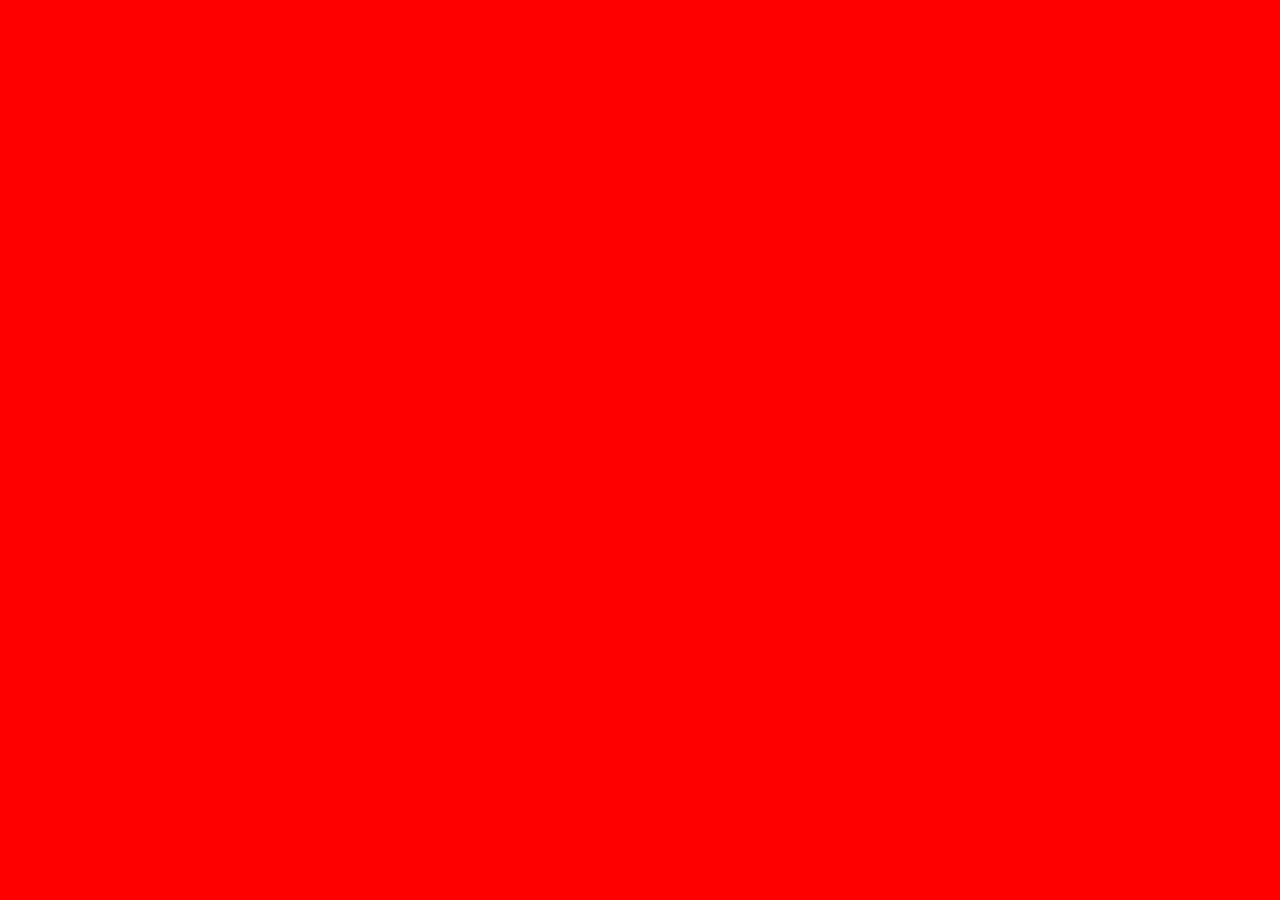
==== index.html @ de9515af "Создал репозиторий" ====
<!DOCTYPE html>
<html lang="ru">
<head>
  <meta charset="UTF-8">
  <title>Pink</title>
  <link rel="stylesheet" href="normalize.css">
  <link href="https://fonts.googleapis.com/css?family=Open+Sans:300,400,600,700&amp;subset=cyrillic" rel="stylesheet">
  <link rel="stylesheet" href="css/style.css">
</head>
<body>
  <header class="page-header">
    
  </header>
</body>
</html>
---- css/style.css ----
body {
	
	background: red;
}

.test {
	outline: 1px solid green;
	width: 75px;
	    height: 22px;
	  background: url("../img/1.svg") no-repeat;
}
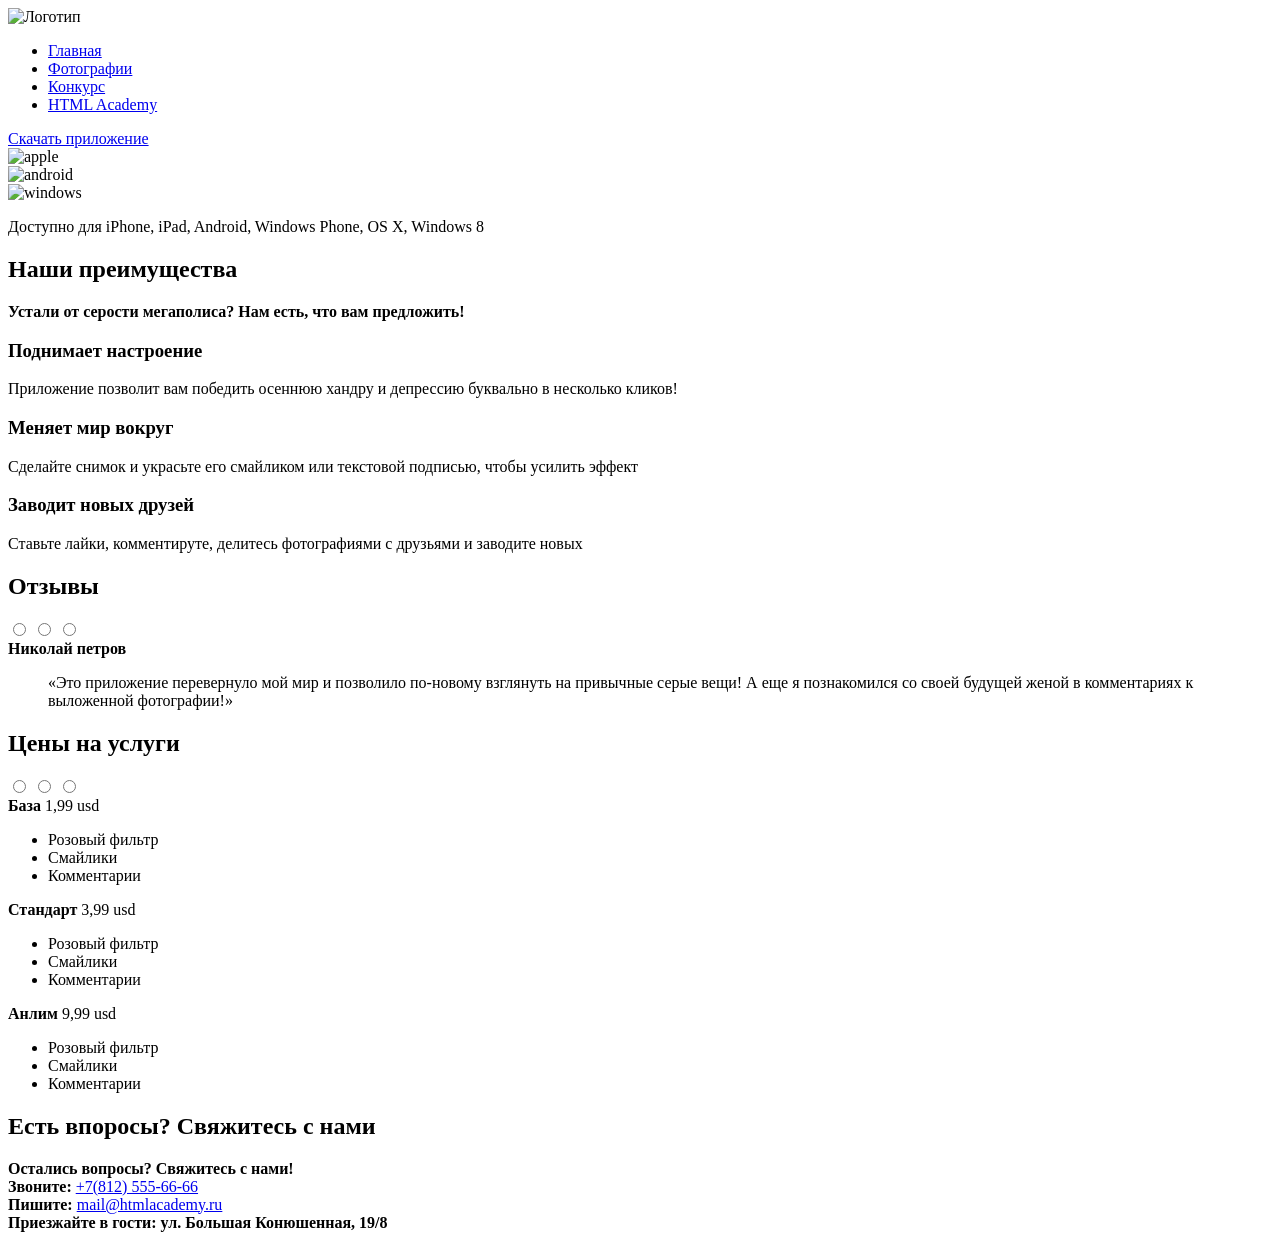
==== commit 9a3dbfb8: "Сделал первоначальную разметку" ====
--- a/index.html
+++ b/index.html
@@ -9,7 +9,125 @@
 </head>
 <body>
   <header class="page-header">
-    
+    <nav class="user-nav">
+      <div class="page-logo">
+        <img src="#" alt="Логотип">
+      </div>
+      <ul class="user-nav__list burger">
+        <li class="user-nav__item"><a href="#">Главная</a></li>
+        <li class="user-nav__item"><a href="#">Фотографии</a></li>
+        <li class="user-nav__item"><a href="#">Конкурс</a></li>
+        <li class="user-nav__item"><a href="#">HTML Academy</a></li>
+      </ul>
+    </nav>
+    <div class="user-download">
+      <a href="#" class="button">Скачать приложение</a>
+      <div class="user-download__icon apple-icon">
+        <img src="#" alt="apple">
+      </div>
+      <div class="user-download__icon android-icon">
+        <img src="#" alt="android">
+      </div>
+      <div class="user-download__icon windows-icon">
+        <img src="#" alt="windows">
+      </div>
+      <p class="user-download__desc">Доступно для iPhone, iPad, Android, Windows Phone, OS X, Windows 8</p>
+    </div>
   </header>
+  <main class="main-content">
+    <section class="adventures">
+      <h2 class="visually-hidden">Наши преимущества</h2>
+      <b class="adventures__title">Устали от серости мегаполиса?</b>
+      <b class="adventures__title">Нам есть, что вам предложить!</b>
+      <div class="adventures__item">
+        <h3 class="adventures__title">Поднимает настроение</h3>
+        <p class="adventures__desc">Приложение позволит вам победить осеннюю хандру и депрессию буквально в несколько кликов!</p>
+      </div>
+      <div class="adventures__item">
+        <h3 class="adventures__title">Меняет мир вокруг</h3>
+        <p class="adventures__desc">Сделайте снимок и украсьте его смайликом или текстовой подписью, чтобы усилить эффект</p>
+      </div>
+      <div class="adventures__item">
+        <h3 class="adventures__title">Заводит новых друзей</h3>
+        <p class="adventures__desc">Ставьте лайки, комментируте, делитесь фотографиями с друзьями и заводите новых</p>
+      </div>
+    </section>
+    <section class="feedback">
+      <h2 class="visually-hidden">Отзывы</h2>
+      <div class="feedback__wrapper slider">
+        <input type="radio" name="radio" value="" id="btn1">
+        <input type="radio" name="radio" value="" id="btn2">
+        <input type="radio" name="radio" value="" id="btn3">
+        <div class="feedback__list slides">
+          <div class="slide">
+            <b class="feedback__title">Николай петров</b>
+            <blockquote class="feedback__descr">«Это приложение перевернуло мой мир и позволило по-новому взглянуть на привычные серые вещи! А еще я познакомился со своей будущей женой в комментариях к выложенной фотографии!»</blockquote>
+          </div>
+          <!-- Еще +3   -->
+        </div>  
+      </div>
+    </section>
+    <section class="price">
+      <h2 class="visually-hidden">Цены на услуги</h2>
+      <div class="price__wrapper slider">
+        <input type="radio" name="radio" value="" id="btn4">
+        <input type="radio" name="radio" value="" id="btn5">
+        <input type="radio" name="radio" value="" id="btn6">
+        <div class="prcie__items slides">
+          <div class="price__item slide">
+            <header class="price__head">
+              <b class="price__title">База</b>
+              <span class="price__price">1,99 usd</span>
+            </header>
+            <ul class="price__list">
+              <li class="price__item">Розовый фильтр</li>
+              <li class="price__item">Смайлики</li>
+              <li class="price__item">Комментарии</li>  
+            </ul>
+          </div>
+          <div class="price__item slide">
+            <header class="price__head">
+              <b class="price__title">Стандарт</b>
+              <span class="price__price">3,99 usd</span>
+            </header>
+            <ul class="price__list">
+              <li class="price__item">Розовый фильтр</li>
+              <li class="price__item">Смайлики</li>
+              <li class="price__item">Комментарии</li>  
+            </ul>
+          </div>
+          <div class="price__item slide">
+            <header class="price__head">
+              <b class="price__title">Анлим</b>
+              <span class="price__price">9,99 usd</span>
+            </header>
+            <ul class="price__list">
+              <li class="price__item">Розовый фильтр</li>
+              <li class="price__item">Смайлики</li>
+              <li class="price__item">Комментарии</li>  
+            </ul>
+          </div>
+        </div>
+      </div>
+    </section>
+    <section class="questions">
+      <h2 class="visually-hidden">Есть впоросы? Свяжитесь с нами</h2>
+      <b class="questions__title">Остались вопросы?</b>
+      <b class="questions__title">Свяжитесь с нами!</b>
+      <div class="questions__items contacts">
+        <b class="contacts_title">Звоните:</b>
+        <a href="tel:+7(812)555-66-66" class="contacts__number">+7(812) 555-66-66</a>
+      </div>
+      <div class="questions__items contacts">
+        <b class="contacts_title">Пишите:</b>
+        <a href="#" class="contacts__mail">mail@htmlacademy.ru</a>
+      </div>
+      <div class="questions__items contacts">
+        <b class="contacts_title">Приезжайте в гости:</b>
+        <b class="contacts__adress">ул. Большая Конюшенная, 19/8</b>
+      </div>
+    </section>
+    <div class="map"></div>
+  </main>
 </body>
 </html>
--- a/css/style.css
+++ b/css/style.css
@@ -1,11 +1,10 @@
 body {
-	
-	background: red;
+
 }
 
 .test {
 	outline: 1px solid green;
 	width: 75px;
-	    height: 22px;
+	  height: 22px;
 	  background: url("../img/1.svg") no-repeat;
 } 
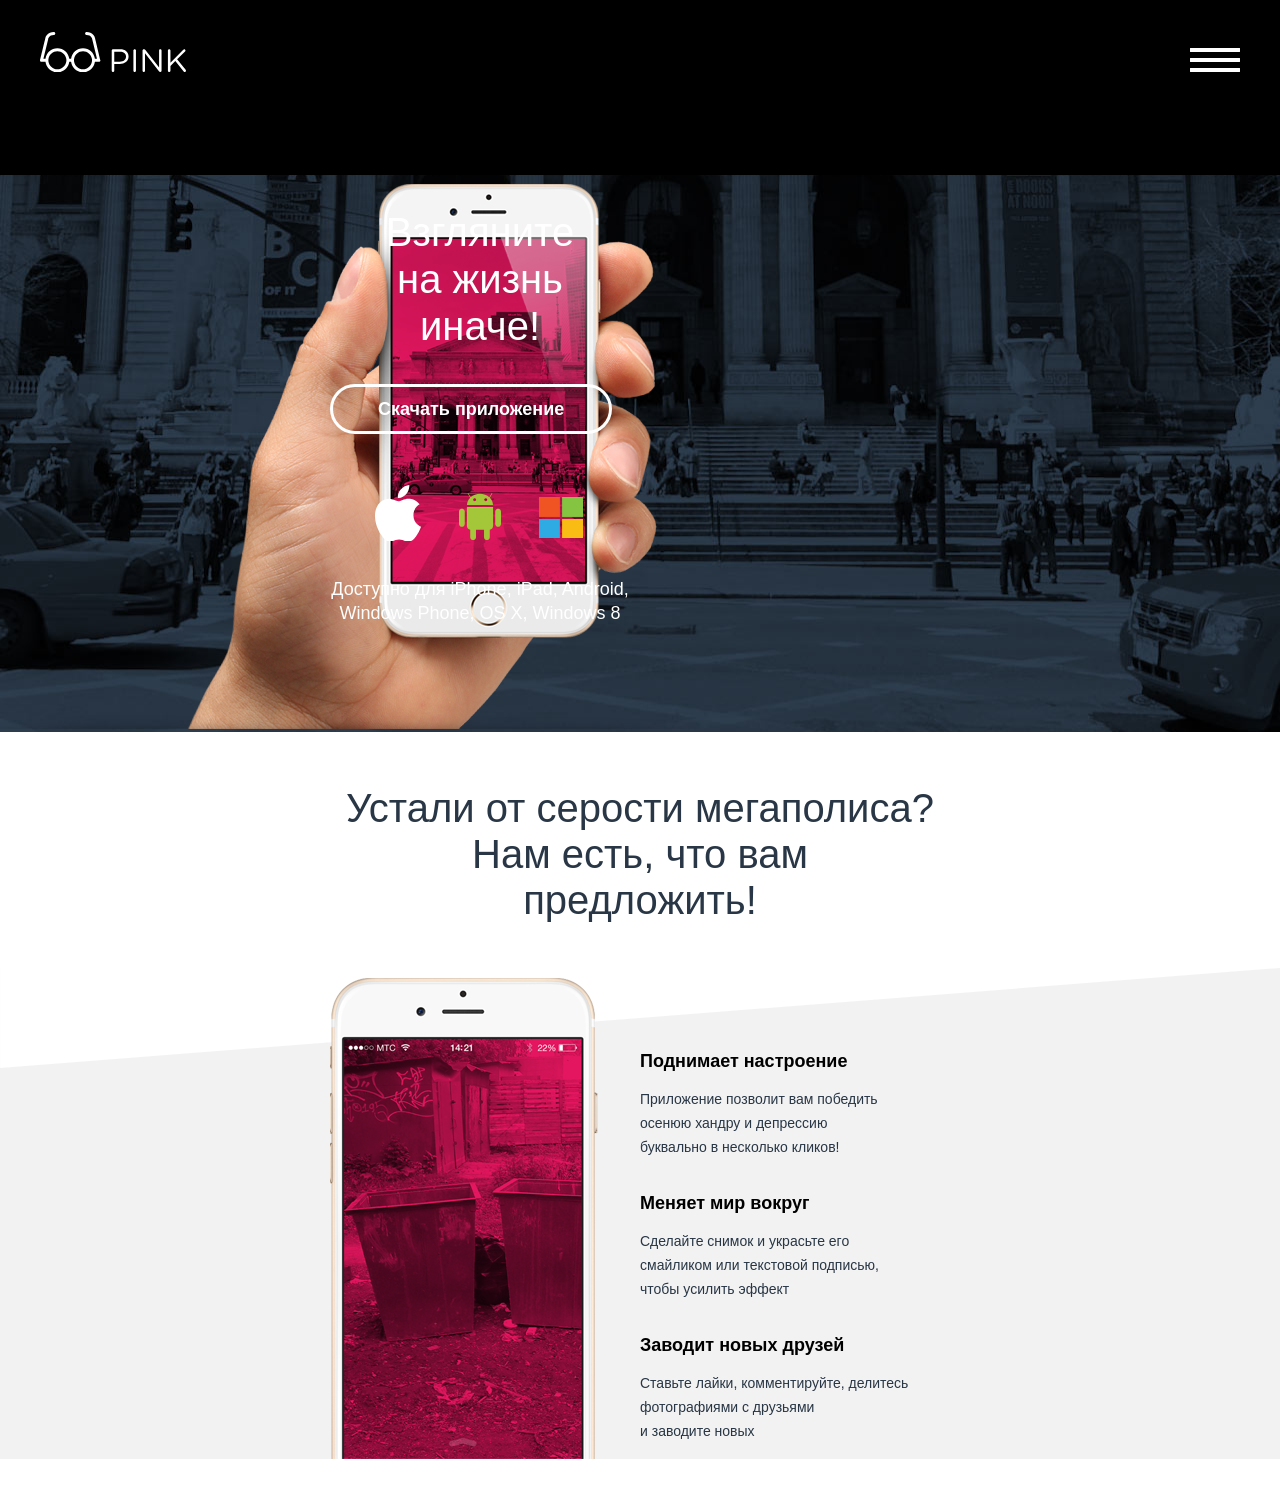
==== commit 52906722: "Первоначальная верстка главной страницы" ====
--- a/index.html
+++ b/index.html
@@ -3,38 +3,96 @@
 <head>
   <meta charset="UTF-8">
   <title>Pink</title>
-  <link rel="stylesheet" href="normalize.css">
+  <link rel="stylesheet" href="css/normalize.css">
   <link href="https://fonts.googleapis.com/css?family=Open+Sans:300,400,600,700&amp;subset=cyrillic" rel="stylesheet">
   <link rel="stylesheet" href="css/style.css">
 </head>
 <body>
   <header class="page-header">
     <nav class="user-nav">
-      <div class="page-logo">
-        <img src="#" alt="Логотип">
+      <div class="user-nav__wrapper">
+        <div class="page-logo"></div>
+        <button class="user-nav__burger"></button>
       </div>
-      <ul class="user-nav__list burger">
-        <li class="user-nav__item"><a href="#">Главная</a></li>
-        <li class="user-nav__item"><a href="#">Фотографии</a></li>
-        <li class="user-nav__item"><a href="#">Конкурс</a></li>
-        <li class="user-nav__item"><a href="#">HTML Academy</a></li>
-      </ul>
     </nav>
-    <div class="user-download">
-      <a href="#" class="button">Скачать приложение</a>
-      <div class="user-download__icon apple-icon">
-        <img src="#" alt="apple">
+    <section class="user-download">
+      <div class="user-download__wrapper">
+        <h2 class="visually-hidden">Скачать приложение</h2>
+        <b class="user-download__slogan">Взгляните на жизнь иначе!</b>
+        <a href="#" class="user-download__btn">Скачать приложение</a>
+        <div class="user-download__icons">
+          <a href="#" class="user-download__icon user-download__icon--apple">
+            <span class="visually-hidden">Скачать на ios</span>
+          </a>
+          <a href="#" class="user-download__icon user-download__icon--android">
+            <span class="visually-hidden">Скачать на android</span>
+          </a>
+          <a href="#" class="user-download__icon user-download__icon--microsoft">
+            <span class="visually-hidden">Скачать на microsoft</span>
+          </a>
+        </div>
+        <p class="user-download__descr">Доступно для iPhone, iPad, Android, Windows Phone, OS X, Windows 8</p>
       </div>
-      <div class="user-download__icon android-icon">
-        <img src="#" alt="android">
-      </div>
-      <div class="user-download__icon windows-icon">
-        <img src="#" alt="windows">
-      </div>
-      <p class="user-download__desc">Доступно для iPhone, iPad, Android, Windows Phone, OS X, Windows 8</p>
-    </div>
+    </section>
   </header>
   <main class="main-content">
+    <section class="adventures">
+      <h2 class="visually-hidden">Наши возможности</h2>
+      <div class="adventures__wrapper">
+        <b class="adventures__title">Устали от серости мегаполиса?</b>
+        <b class="adventures__title">Нам есть, что вам предложить!</b>
+      </div>
+      <div class="content-wrapper">
+        <div class="adventures__wrapper">
+          <section class="adventures__items">
+            <h2 class="visually-hidden">Список возможностей</h2>
+            <section class="adventures__item">
+              <h3 class="visually-hidden">Первое преимущество</h3>
+              <b class="adventures__item-title">Поднимает настроение</b>
+              <p class="adventures__item-descr">Приложение позволит вам победить осенюю хандру и депрессию<br> буквально в несколько кликов!</p>
+            </section>
+            <section class="adventures__item">
+              <h3 class="visually-hidden">Второе преимущество</h3>
+              <b class="adventures__item-title">Меняет мир вокруг</b>
+              <p class="adventures__item-descr">Сделайте снимок и украсьте его смайликом или текстовой подписью, чтобы усилить эффект</p>
+            </section>
+            <section class="adventures__item">
+              <h3 class="visually-hidden">Третье преимущество</h3>
+              <b class="adventures__item-title">Заводит новых друзей</b>
+              <p class="adventures__item-descr">Ставьте лайки, комментируйте, делитесь фотографиями с друзьями<br> и заводите новых</p>
+            </section>
+          </section>
+        </div>
+      </div>
+    </section>
+    <!-- <section class="adventures">
+      <h2 class="visually-hidden">Наши возможности</h2>
+      <div class="adventures__wrapper">
+        <b class="adventures__title">Устали от серости мегаполиса?</b>
+        <b class="adventures__title">Нам есть, что вам предложить!</b>
+      </div>
+        <section class="adventures__items">
+          <h2 class="visually-hidden">Список возможностей</h2>
+          <section class="adventures__item">
+            <h3 class="visually-hidden">Первое преимущество</h3>
+            <b class="adventures__item-title">Поднимает настроение</b>
+            <p class="adventures__item-descr">Приложение позволит вам победить осенюю хандру и депрессию<br> буквально в несколько кликов!</p>
+          </section>
+          <section class="adventures__item">
+            <h3 class="visually-hidden">Второе преимущество</h3>
+            <b class="adventures__item-title">Меняет мир вокруг</b>
+            <p class="adventures__item-descr">Сделайте снимок и украсьте его смайликом или текстовой подписью, чтобы усилить эффект</p>
+          </section>
+          <section class="adventures__item">
+            <h3 class="visually-hidden">Третье преимущество</h3>
+            <b class="adventures__item-title">Заводит новых друзей</b>
+            <p class="adventures__item-descr">Ставьте лайки, комментируйте, делитесь фотографиями с друзьями<br> и заводите новых</p>
+          </section>
+        </section>
+      </div> -->
+    </section>
+  </main>
+  <!-- <main class="main-content">
     <section class="adventures">
       <h2 class="visually-hidden">Наши преимущества</h2>
       <b class="adventures__title">Устали от серости мегаполиса?</b>
@@ -62,9 +120,9 @@
           <div class="slide">
             <b class="feedback__title">Николай петров</b>
             <blockquote class="feedback__descr">«Это приложение перевернуло мой мир и позволило по-новому взглянуть на привычные серые вещи! А еще я познакомился со своей будущей женой в комментариях к выложенной фотографии!»</blockquote>
-          </div>
+          </div> -->
           <!-- Еще +3   -->
-        </div>  
+       <!--  </div>
       </div>
     </section>
     <section class="price">
@@ -82,7 +140,7 @@
             <ul class="price__list">
               <li class="price__item">Розовый фильтр</li>
               <li class="price__item">Смайлики</li>
-              <li class="price__item">Комментарии</li>  
+              <li class="price__item">Комментарии</li>
             </ul>
           </div>
           <div class="price__item slide">
@@ -93,7 +151,7 @@
             <ul class="price__list">
               <li class="price__item">Розовый фильтр</li>
               <li class="price__item">Смайлики</li>
-              <li class="price__item">Комментарии</li>  
+              <li class="price__item">Комментарии</li>
             </ul>
           </div>
           <div class="price__item slide">
@@ -104,7 +162,7 @@
             <ul class="price__list">
               <li class="price__item">Розовый фильтр</li>
               <li class="price__item">Смайлики</li>
-              <li class="price__item">Комментарии</li>  
+              <li class="price__item">Комментарии</li>
             </ul>
           </div>
         </div>
@@ -128,6 +186,6 @@
       </div>
     </section>
     <div class="map"></div>
-  </main>
+  </main> -->
 </body>
-</html>+</html>
--- a/css/style.css
+++ b/css/style.css
@@ -1,10 +1,391 @@
+.page-header {
+  display: -webkit-box;
+  display: -ms-flexbox;
+  display: flex;
+  -webkit-box-orient: vertical;
+  -webkit-box-direction: normal;
+      -ms-flex-direction: column;
+          flex-direction: column;
+  -webkit-box-pack: justify;
+      -ms-flex-pack: justify;
+          justify-content: space-between;
+  width: 100%;
+  background: url("../../img/bg-back-mobile.jpg") no-repeat 50% 0;
+}
+@media (min-width: 700px) {
+  .page-header {
+    -webkit-box-pack: start;
+        -ms-flex-pack: start;
+            justify-content: flex-start;
+    width: 100%;
+    background: url("../../img/bg-tablet@1x.jpg") no-repeat 50% 0;
+    background-size: 1200px auto;
+  }
+}
+@media (min-width: 1200px) {
+  .page-header {
+    width: 100%;
+    background: url("../../img/bg-desktop.jpg") no-repeat 50% 0;
+    background-size: 2560px auto;
+  }
+}
+.user-nav {
+  background: rgba(0, 0, 0, 0.3);
+}
+.user-nav__wrapper {
+  position: relative;
+  display: -webkit-box;
+  display: -ms-flexbox;
+  display: flex;
+  -webkit-box-pack: justify;
+      -ms-flex-pack: justify;
+          justify-content: space-between;
+  width: 280px;
+  margin: 0 auto;
+  padding: 22px 20px;
+}
+.user-nav__wrapper::after {
+  content: "";
+  position: absolute;
+  width: 256px;
+  height: 286px;
+  top: 173px;
+  left: 0;
+  background: url("../../img/iphone-hand-mobile.png") no-repeat;
+}
+.user-nav__burger {
+  width: 50px;
+  height: 24px;
+  background: url("../../img/icon-menu-burger.svg") no-repeat;
+  cursor: pointer;
+  border: none;
+}
+@media (min-width: 700px) {
+  .user-nav {
+    height: 70px;
+    padding-bottom: 44px;
+  }
+  .user-nav__wrapper {
+    margin: 0 auto;
+    height: 112px;
+    width: 620px;
+    padding: 32px 40px;
+  }
+  .user-nav__wrapper::after {
+    width: 700px;
+    height: 545px;
+    top: 184px;
+    background: url("../../img/iphone-hand-tablet@1x.png") no-repeat;
+  }
+  .user-nav__burger {
+    margin-top: 16px;
+  }
+}
+@media (min-width: 1200px) {
+  .user-nav__wrapper {
+    outline: 1px solid black;
+    margin: 0 auto;
+    background: black;
+    height: 110px;
+    width: 1200px;
+    padding: 0 40;
+  }
+}
+.page-logo {
+  width: 75px;
+  height: 22px;
+  background: url("../../img/logo-pink-white-mobile.svg") no-repeat;
+}
+@media (min-width: 700px) {
+  .page-logo {
+    width: 147px;
+    height: 40px;
+    background: url("../../img/logo-pink-tablet.svg") no-repeat;
+  }
+}
+.user-download {
+  margin-top: 391px;
+  background: #1d2631;
+}
+.user-download__wrapper {
+  width: 280px;
+  padding: 46px 20px 10px 20px;
+  margin: 0 auto;
+  text-align: center;
+}
+.user-download__slogan {
+  display: none;
+}
+.user-download__btn {
+  -webkit-box-sizing: border-box;
+          box-sizing: border-box;
+  color: #ffffff;
+  text-decoration: none;
+  font-size: 18px;
+  font-weight: bold;
+  border-radius: 30px;
+  border: 3px solid #ffffff;
+  padding: 12px 35px;
+}
+.user-download__icons {
+  display: -webkit-box;
+  display: -ms-flexbox;
+  display: flex;
+  -ms-flex-pack: distribute;
+      justify-content: space-around;
+  margin-top: 30px;
+  padding: 0 20px;
+}
+.user-download__icon {
+  margin-top: 20px;
+}
+.user-download__icon--apple {
+  width: 47px;
+  height: 56px;
+  background: url("../../img/logo-apple.svg") no-repeat;
+}
+.user-download__icon--android {
+  background: url("../../img/logo-android.svg") no-repeat;
+  width: 43px;
+  height: 47px;
+  margin-top: 28px;
+}
+.user-download__icon--microsoft {
+  background: url("../../img/logo-microsoft.svg") no-repeat;
+  width: 44px;
+  height: 41px;
+  margin-top: 32px;
+}
+.user-download__descr {
+  margin: 22px 0;
+  font-size: 14px;
+  font-weight: 300;
+  line-height: 24px;
+  color: #ffffff;
+}
+/* Выше для Mobile */
+@media (min-width: 700px) {
+  .user-download {
+    margin-top: 0px;
+    padding-bottom: 75px;
+    background: transparent;
+  }
+  .user-download__wrapper {
+    position: relative;
+    z-index: 5;
+    width: 620px;
+    padding: 95px 40px 10px 40px;
+    margin: 0 auto;
+    text-align: left;
+  }
+  .user-download__slogan {
+    text-align: center;
+    display: block;
+    margin-left: 50px;
+    margin-bottom: 49px;
+    font-size: 40px;
+    line-height: 47px;
+    color: #ffffff;
+    font-weight: 300;
+    width: 200px;
+  }
+  .user-download__btn {
+    padding-right: 45px;
+    padding-left: 45px;
+  }
+  .user-download__icons {
+    padding: 0;
+    -webkit-box-pack: start;
+        -ms-flex-pack: start;
+            justify-content: flex-start;
+    margin: 45px 0 0 45px;
+  }
+  .user-download__icon {
+    margin-right: 37px;
+  }
+  .user-download__descr {
+    width: 300px;
+    margin-top: 36px;
+    font-size: 18px;
+    line-height: 24px;
+    text-align: center;
+  }
+}
+.main-content {
+  width: 100%;
+}
+.adventures__wrapper {
+  width: 320px;
+  padding: 40px 20px 0 20px;
+  margin: 0 auto;
+  text-align: center;
+}
+.content-wrapper {
+  position: relative;
+  background: url("../../img/bg-triangle-white.svg") no-repeat, #f2f2f2;
+  background-position: 0 top;
+  background-size: 100% auto;
+  width: 100%;
+}
+.adventures__title {
+  display: block;
+  margin-bottom: 32px;
+  font-size: 24px;
+  font-weight: 300;
+  color: #283645;
+}
+.adventures__items {
+  width: 100&;
+  position: relative;
+  margin-top: -7px;
+  padding-top: 50px;
+  padding-bottom: 285px;
+}
+.adventures__items::after {
+  position: absolute;
+  content: "";
+  bottom: -38px;
+  left: 82px;
+  width: 157px;
+  height: 320px;
+  background: url("../../img/iphone-screen-mobile@1x.png") no-repeat;
+}
+.adventures__item {
+  width: 280px;
+  margin: 0 auto;
+  margin-bottom: 30px;
+}
+.adventures__item:last-child {
+  padding-bottom: 16px;
+}
+.adventures__item-title {
+  line-height: 24px;
+}
+.adventures__item-descr {
+  margin-bottom: 0;
+  font-size: 14px;
+  line-height: 24px;
+  font-weight: 400;
+  color: #283645;
+}
+@media (min-width: 700px) {
+  .adventures__wrapper {
+    width: 620px;
+    padding: 53px 40px 0 40px;
+    margin: 0 auto;
+    text-align: center;
+  }
+  .content-wrapper {
+    margin-top: 45px;
+  }
+  .adventures__title {
+    font-size: 40px;
+    margin-bottom: 0;
+  }
+  .adventures__title:last-child {
+    width: 500px;
+    margin-left: 60px;
+  }
+  .adventures__items {
+    margin-top: -22px;
+    margin-left: 280px;
+    padding-bottom: 0;
+  }
+  .adventures__items::after {
+    position: absolute;
+    content: "";
+    bottom: 0;
+    left: -280px;
+    width: 268px;
+    height: 481px;
+    background: url("../../img/iphone-screen-tablet-2@1x.png") no-repeat;
+  }
+  .adventures__item {
+    margin-bottom: 32px;
+    text-align: left;
+  }
+  .adventures__item-title {
+    font-weight: 700;
+  }
+}
+.user-nav {
+  background: rgba(0, 0, 0, 0.3);
+}
+.user-nav__wrapper {
+  position: relative;
+  display: -webkit-box;
+  display: -ms-flexbox;
+  display: flex;
+  -webkit-box-pack: justify;
+      -ms-flex-pack: justify;
+          justify-content: space-between;
+  width: 280px;
+  margin: 0 auto;
+  padding: 22px 20px;
+}
+.user-nav__wrapper::after {
+  content: "";
+  position: absolute;
+  width: 256px;
+  height: 286px;
+  top: 173px;
+  left: 0;
+  background: url("../../img/iphone-hand-mobile.png") no-repeat;
+}
+.user-nav__burger {
+  width: 50px;
+  height: 24px;
+  background: url("../../img/icon-menu-burger.svg") no-repeat;
+  cursor: pointer;
+  border: none;
+}
+@media (min-width: 700px) {
+  .user-nav {
+    height: 70px;
+    padding-bottom: 44px;
+  }
+  .user-nav__wrapper {
+    margin: 0 auto;
+    height: 112px;
+    width: 620px;
+    padding: 32px 40px;
+  }
+  .user-nav__wrapper::after {
+    width: 700px;
+    height: 545px;
+    top: 184px;
+    background: url("../../img/iphone-hand-tablet@1x.png") no-repeat;
+  }
+  .user-nav__burger {
+    margin-top: 16px;
+  }
+}
+@media (min-width: 1200px) {
+  .user-nav__wrapper {
+    outline: 1px solid black;
+    margin: 0 auto;
+    background: black;
+    height: 110px;
+    width: 1200px;
+    padding: 0 40;
+  }
+}
 body {
-
-}
-
-.test {
-	outline: 1px solid green;
-	width: 75px;
-	  height: 22px;
-	  background: url("../img/1.svg") no-repeat;
-} 
+  padding: 0;
+  margin: 0;
+  font-family: "Open Sans", "Arial", sans-serif;
+  font-size: 18px;
+}
+.visually-hidden:not(:focus):not(:active) {
+  position: absolute;
+  width: 1px;
+  height: 1px;
+  margin: -1px;
+  border: 0;
+  padding: 0;
+  white-space: nowrap;
+  -webkit-clip-path: inset(100%);
+          clip-path: inset(100%);
+  clip: rect(0 0 0 0);
+  overflow: hidden;
+}
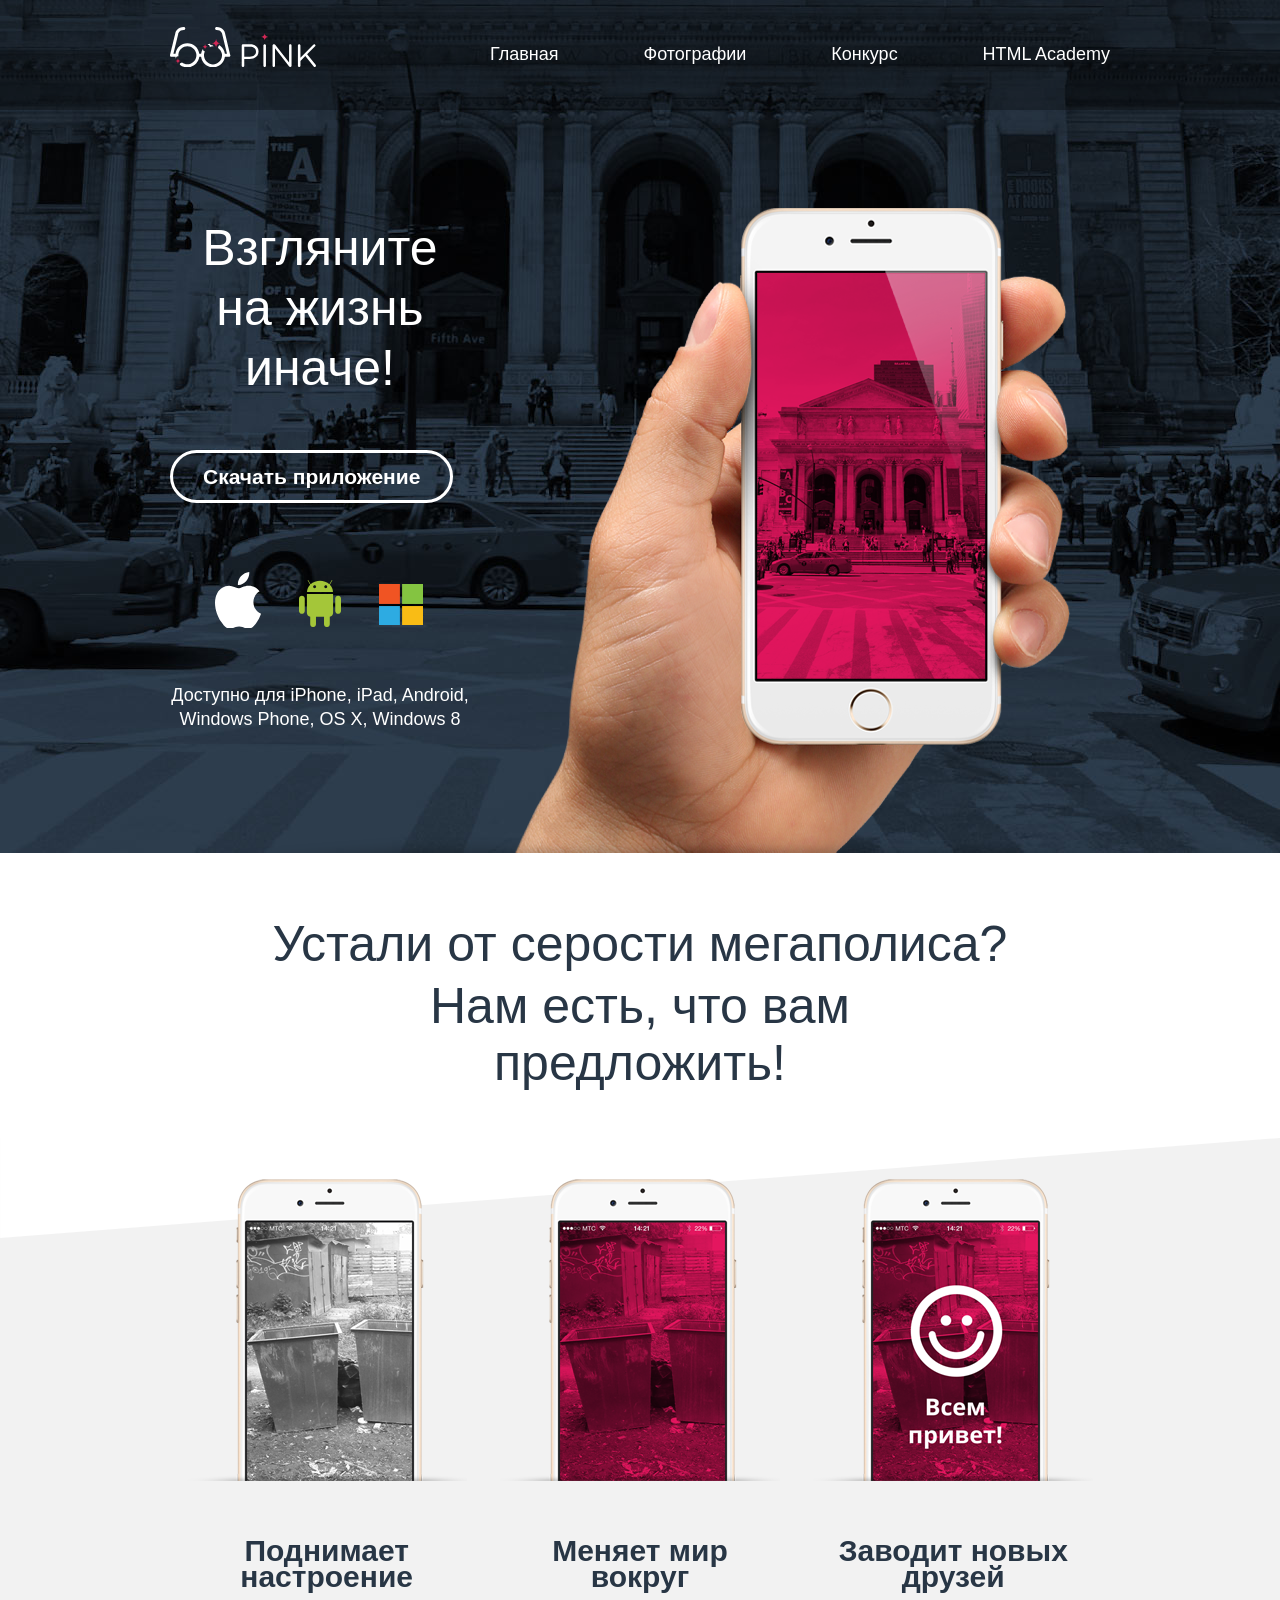
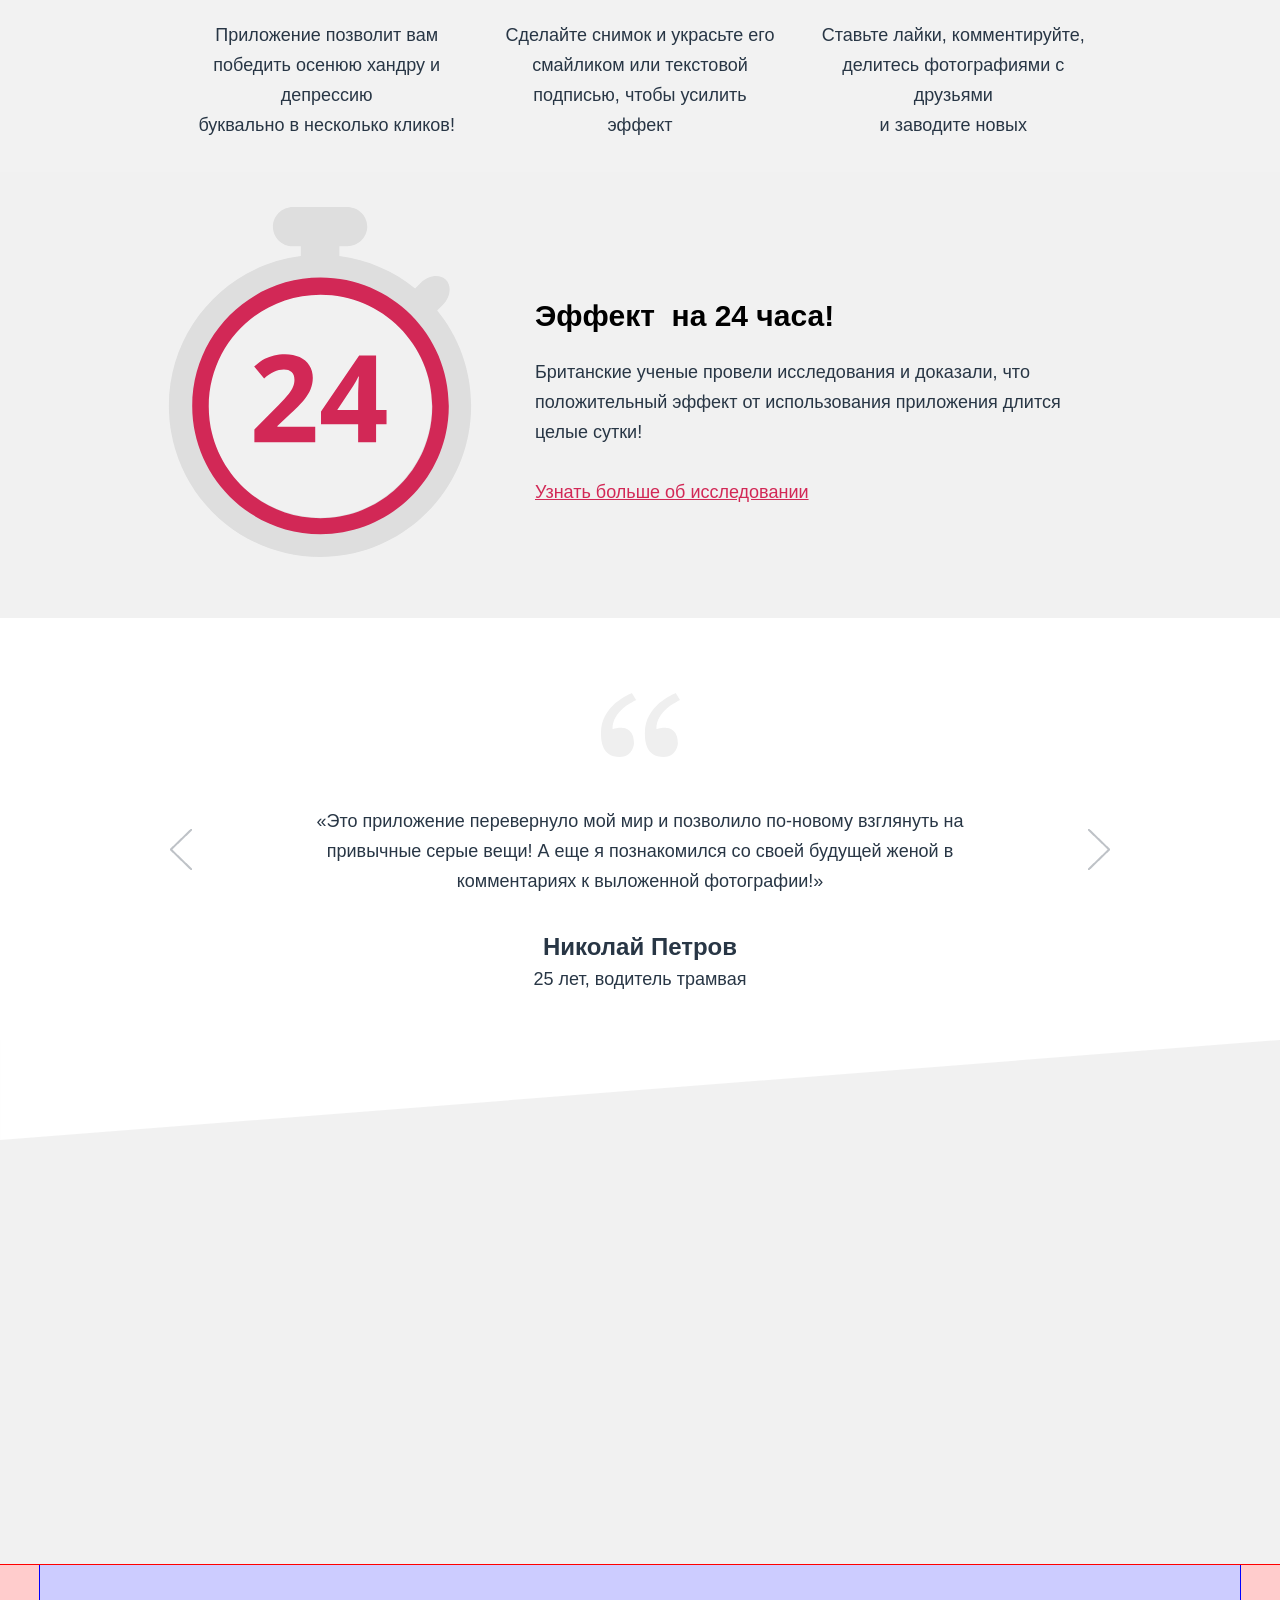
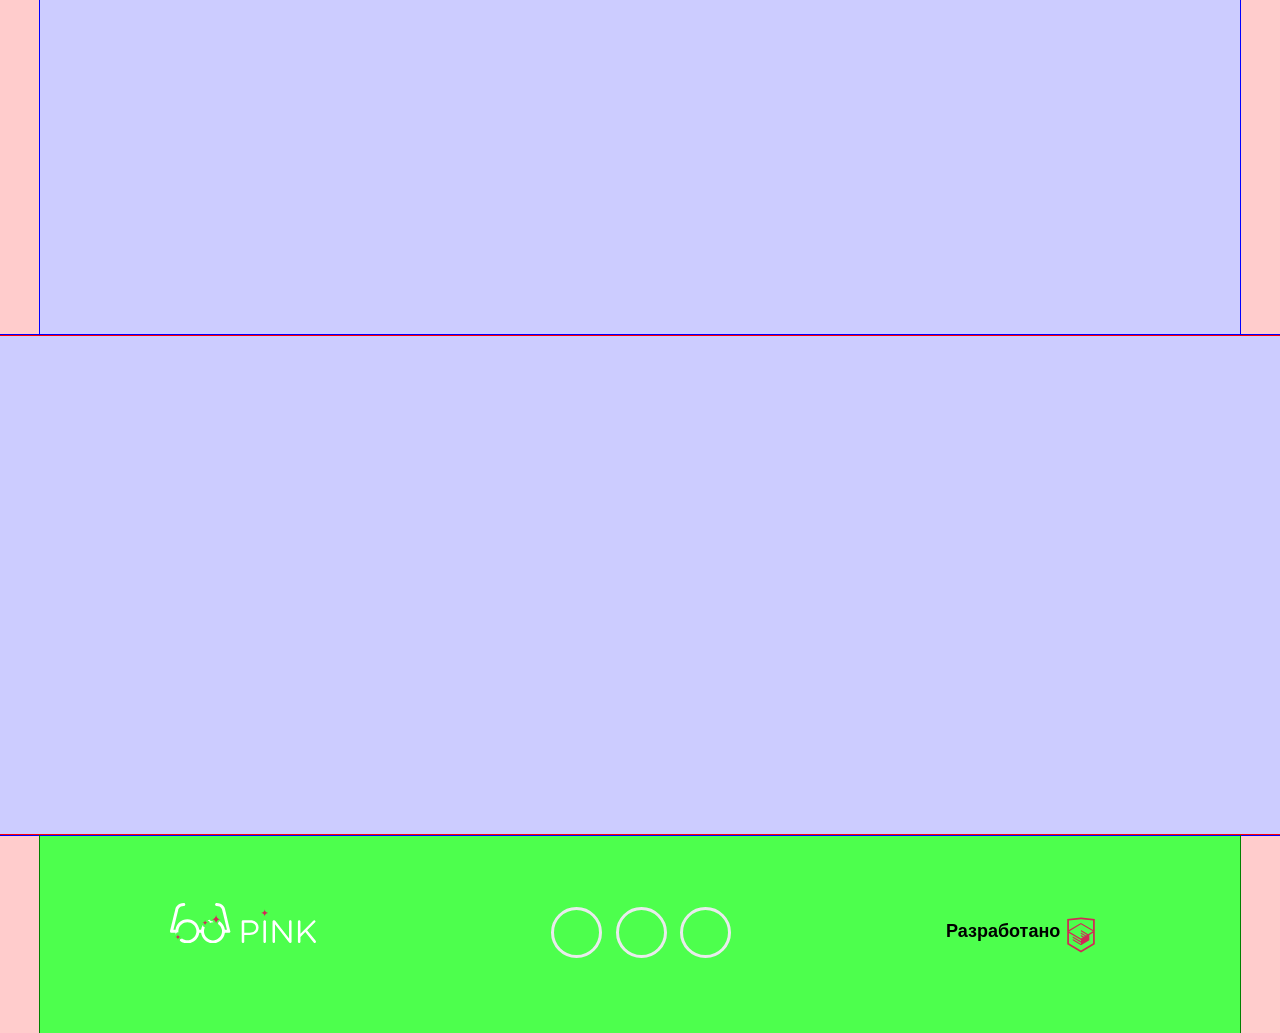
==== commit 2e257bf4: "Продолжил оформлять главную страницу" ====
--- a/index.html
+++ b/index.html
@@ -2,6 +2,7 @@
 <html lang="ru">
 <head>
   <meta charset="UTF-8">
+  <meta name="viewport" content="width=device-width, initial-scale=1">
   <title>Pink</title>
   <link rel="stylesheet" href="css/normalize.css">
   <link href="https://fonts.googleapis.com/css?family=Open+Sans:300,400,600,700&amp;subset=cyrillic" rel="stylesheet">
@@ -12,6 +13,12 @@
     <nav class="user-nav">
       <div class="user-nav__wrapper">
         <div class="page-logo"></div>
+        <ul class="user-nav__list">
+          <li class="user-nav__item"><a href="#">Главная</a></li>
+          <li class="user-nav__item"><a href="#">Фотографии</a></li>
+          <li class="user-nav__item"><a href="#">Конкурс</a></li>
+          <li class="user-nav__item"><a href="#">HTML Academy</a></li>
+        </ul>
         <button class="user-nav__burger"></button>
       </div>
     </nav>
@@ -63,8 +70,72 @@
             </section>
           </section>
         </div>
-      </div>
-    </section>
+        <section class="effect">
+          <h3 class="visually-hidden">Четвертое преимущество</h3>
+          <div class="effect__wrapper">
+            <b class="effect__item-title">Эффект&nbsp; на 24 часа!</b>
+            <p class="effect__item-descr">Британские ученые провели исследования и доказали, что положительный эффект от использования приложения длится целые сутки!</p>
+            <a href="#" class="effect__link">Узнать больше об исcледовании</a>
+          </div>
+        </section>
+      </div>
+    </section>
+    <section class="feedback">
+      <h2 class="visually-hidden">Отзывы</h2>
+      <div class="feedback__wrapper slider">
+        <div class="feedback__contolers toogle">
+          <button class="toogle__btn" id="btn1" checked>
+          <button class="toogle__btn" id="btn1">
+          <button class="toogle__btn" id="btn1">
+        </div>
+        <div class="feedback__item slide">
+          <b class="feedback__name">Николай Петров</b>
+          <small class="feedback__info">25 лет, водитель трамвая</small>
+          <p class="feedback__text">«Это приложение перевернуло мой мир и позволило по-новому взглянуть на привычные серые вещи! А еще я познакомился со своей будущей женой в комментариях к выложенной фотографии!»</p>
+        </div>
+        <button class="feedback__arrow feedback__arrow--left"></button>
+        <button class="feedback__arrow feedback__arrow--right"></button>
+      </div>
+    </section>
+    <section class="price">
+      <h2 class="visually-hidden">Прайс-лист</h2>
+      <div class="price__wrapper">
+      </div>
+    </section>
+    <section class="contacts">
+      <h2 class="visually-hidden">Контактная информация</h2>
+      <div class="contacts__wrapper"></div>
+    </section>
+    <section class="map">
+      <h2 class="visually-hidden">Мы на карте</h2>
+    </section>
+    <section class="main-footer">
+      <h2 class="visually-hidden">Подвал сайта</h2>
+      <div class="main-footer__wrapper">
+        <div class="main-footer__logo page-logo"></div>
+        <section class="main-footer__socials social">
+          <h2 class="visually-hidden">Социальные сети</h2>
+          <a href="#" class="social__btn social__btn--tw">
+            <span class="visually-hidden">Мы в Твиттере</span>
+          </a>
+          <a href="#" class="social__btn social__btn--fb">
+            <span class="visually-hidden">Мы в Фейсбуке</span>
+          </a>
+          <a href="#" class="social__btn social__btn--yt">
+            <span class="visually-hidden">Мы в Ютубе</span>
+          </a>
+        </section>
+        <section class="main-footer__authors">
+          <h2 class="visually-hidden">Разработано</h2>
+          <b class="main-footer__text">Разработано</b>
+          <a href="#" class="main-footer__academy">
+            <svg xmlns="http://www.w3.org/2000/svg" viewBox="0 0 60 60"><path fill="#d22856" d="M30.2 5h-.2l-19.7 2.1v36.2l19.7 11.7 19.7-11.7v-36.2l-19.5-2.1zm17 36.8l-17.2 10.2-17.2-10.2v-14.8l17.1 10.2v1.8l-11.7-7v1.8l11.8 7.1v1.9l-11.8-7v1.8l11.8 7 11.9-7.1v-7.6l5.3-3.2v15.1zm-.1-17l-4.7 2.8-2.2 1.3-10.3-6.1v1.8l8.8 5.3h-.1l-.2.1-1.3.7-7.3-4.3v1.8l5.8 3.4-1.4.9-4.3-2.6v1.8l2.9 1.7-2.9 1.7-17-10.1 17-10.2 17.2 10zm.1-1.8l-17.3-10.2-17.1 10.2v-13.6l17.2-1.8 17.2 1.8v13.6z"/>
+            </svg>
+          </a>
+        </section>
+      </div>
+    </section>
+
     <!-- <section class="adventures">
       <h2 class="visually-hidden">Наши возможности</h2>
       <div class="adventures__wrapper">
@@ -90,7 +161,7 @@
           </section>
         </section>
       </div> -->
-    </section>
+    <!-- </section> -->
   </main>
   <!-- <main class="main-content">
     <section class="adventures">
--- a/css/style.css
+++ b/css/style.css
@@ -10,22 +10,22 @@
       -ms-flex-pack: justify;
           justify-content: space-between;
   width: 100%;
-  background: url("../../img/bg-back-mobile.jpg") no-repeat 50% 0;
+  background: url("../img/bg-back-mobile.jpg") no-repeat 50% 0;
 }
 @media (min-width: 700px) {
   .page-header {
     -webkit-box-pack: start;
         -ms-flex-pack: start;
             justify-content: flex-start;
-    width: 100%;
-    background: url("../../img/bg-tablet@1x.jpg") no-repeat 50% 0;
+    width: auto;
+    background: url("../img/bg-tablet@1x.jpg") no-repeat 50% 0;
     background-size: 1200px auto;
   }
 }
 @media (min-width: 1200px) {
   .page-header {
-    width: 100%;
-    background: url("../../img/bg-desktop.jpg") no-repeat 50% 0;
+    width: auto;
+    background: url("../img/bg-desktop.jpg") no-repeat 50% 0;
     background-size: 2560px auto;
   }
 }
@@ -51,31 +51,36 @@
   height: 286px;
   top: 173px;
   left: 0;
-  background: url("../../img/iphone-hand-mobile.png") no-repeat;
+  background: url("../img/iphone-hand-mobile.png") no-repeat;
+}
+.user-nav__list {
+  display: none;
+  padding: 0;
+  margin: 0;
+  list-style: none;
+}
+.user-nav__item a {
+  color: #ffffff;
+  text-decoration: none;
 }
 .user-nav__burger {
   width: 50px;
   height: 24px;
-  background: url("../../img/icon-menu-burger.svg") no-repeat;
+  background: url("../img/icon-menu-burger.svg") no-repeat;
   cursor: pointer;
   border: none;
 }
 @media (min-width: 700px) {
-  .user-nav {
-    height: 70px;
-    padding-bottom: 44px;
-  }
   .user-nav__wrapper {
     margin: 0 auto;
-    height: 112px;
-    width: 620px;
-    padding: 32px 40px;
+    width: 620px;
+    padding: 32px 40px 43px 40px;
   }
   .user-nav__wrapper::after {
     width: 700px;
     height: 545px;
     top: 184px;
-    background: url("../../img/iphone-hand-tablet@1x.png") no-repeat;
+    background: url("../img/iphone-hand-tablet@1x.png") no-repeat;
   }
   .user-nav__burger {
     margin-top: 16px;
@@ -83,24 +88,47 @@
 }
 @media (min-width: 1200px) {
   .user-nav__wrapper {
-    outline: 1px solid black;
-    margin: 0 auto;
-    background: black;
-    height: 110px;
-    width: 1200px;
-    padding: 0 40;
+    width: 940px;
+    padding-left: 130px;
+    padding-right: 130px;
+    padding-top: 27px;
+  }
+  .user-nav__wrapper::after {
+    width: 1050px;
+    height: 645px;
+    top: 208px;
+    left: 146px;
+    background: url("../img/iphone-hand-desktop@1x.png") no-repeat;
+  }
+  .user-nav__list {
+    display: -webkit-box;
+    display: -ms-flexbox;
+    display: flex;
+    -webkit-box-pack: justify;
+        -ms-flex-pack: justify;
+            justify-content: space-between;
+    width: 620px;
+    margin-top: 17px;
+  }
+  .user-nav__burger {
+    display: none;
   }
 }
 .page-logo {
   width: 75px;
   height: 22px;
-  background: url("../../img/logo-pink-white-mobile.svg") no-repeat;
+  background: url("../img/logo-pink-white-mobile.svg") no-repeat;
 }
 @media (min-width: 700px) {
   .page-logo {
     width: 147px;
     height: 40px;
-    background: url("../../img/logo-pink-tablet.svg") no-repeat;
+    background: url("../img/logo-pink-tablet.svg") no-repeat;
+  }
+}
+@media (min-width: 1200px) {
+  .page-logo {
+    background: url("../img/logo-desktop.svg") no-repeat;
   }
 }
 .user-download {
@@ -142,16 +170,16 @@
 .user-download__icon--apple {
   width: 47px;
   height: 56px;
-  background: url("../../img/logo-apple.svg") no-repeat;
+  background: url("../img/logo-apple.svg") no-repeat;
 }
 .user-download__icon--android {
-  background: url("../../img/logo-android.svg") no-repeat;
+  background: url("../img/logo-android.svg") no-repeat;
   width: 43px;
   height: 47px;
   margin-top: 28px;
 }
 .user-download__icon--microsoft {
-  background: url("../../img/logo-microsoft.svg") no-repeat;
+  background: url("../img/logo-microsoft.svg") no-repeat;
   width: 44px;
   height: 41px;
   margin-top: 32px;
@@ -211,6 +239,30 @@
     text-align: center;
   }
 }
+@media (min-width: 1200px) {
+  .user-download__wrapper {
+    width: 940px;
+    padding: 108px 130px 25px 130px;
+  }
+  .user-download__slogan {
+    margin-left: 30px;
+    margin-bottom: 67px;
+    font-size: 50px;
+    line-height: 60px;
+    width: 240px;
+  }
+  .user-download__btn {
+    padding-right: 30px;
+    padding-left: 30px;
+    font-size: 21px;
+  }
+  .user-download__icons {
+    margin-top: 63px;
+  }
+  .user-download__descr {
+    margin-top: 55px;
+  }
+}
 .main-content {
   width: 100%;
 }
@@ -222,7 +274,7 @@
 }
 .content-wrapper {
   position: relative;
-  background: url("../../img/bg-triangle-white.svg") no-repeat, #f2f2f2;
+  background: url("../img/bg-triangle-white.svg") no-repeat, #f2f2f2;
   background-position: 0 top;
   background-size: 100% auto;
   width: 100%;
@@ -239,7 +291,7 @@
   position: relative;
   margin-top: -7px;
   padding-top: 50px;
-  padding-bottom: 285px;
+  padding-bottom: 269px;
 }
 .adventures__items::after {
   position: absolute;
@@ -248,14 +300,14 @@
   left: 82px;
   width: 157px;
   height: 320px;
-  background: url("../../img/iphone-screen-mobile@1x.png") no-repeat;
+  background: url("../img/iphone-screen-mobile@1x.png") no-repeat;
 }
 .adventures__item {
   width: 280px;
   margin: 0 auto;
   margin-bottom: 30px;
 }
-.adventures__item:last-child {
+.adventures__item:last-of-type {
   padding-bottom: 16px;
 }
 .adventures__item-title {
@@ -267,6 +319,9 @@
   line-height: 24px;
   font-weight: 400;
   color: #283645;
+}
+.effect {
+  display: none;
 }
 @media (min-width: 700px) {
   .adventures__wrapper {
@@ -298,77 +353,407 @@
     left: -280px;
     width: 268px;
     height: 481px;
-    background: url("../../img/iphone-screen-tablet-2@1x.png") no-repeat;
+    background: url("../img/iphone-screen-tablet-2@1x.png") no-repeat;
   }
   .adventures__item {
     margin-bottom: 32px;
     text-align: left;
   }
+  .adventures__item:last-child {
+    margin-bottom: 0;
+  }
   .adventures__item-title {
     font-weight: 700;
   }
-}
-.user-nav {
-  background: rgba(0, 0, 0, 0.3);
-}
-.user-nav__wrapper {
+  .effect {
+    display: block;
+    background: #ffffff;
+  }
+  .effect__wrapper {
+    width: 620px;
+    margin: 0 auto;
+    padding: 97px 40px 100px 40px;
+    background: url("../img/timer.svg") no-repeat 10px 50px;
+    background-size: 300px 300px;
+  }
+  .effect__item-title {
+    display: inline-block;
+    width: 168px;
+    font-size: 30px;
+    margin-left: 310px;
+  }
+  .effect__item-descr {
+    margin-bottom: 0;
+    margin-left: 310px;
+    font-size: 14px;
+    line-height: 24px;
+    font-weight: 400;
+    color: #283645;
+  }
+  .effect__link {
+    display: block;
+    margin-left: 310px;
+    margin-top: 13px;
+    font-size: 14px;
+    color: #d22856;
+  }
+}
+@media (min-width: 1200px) {
+  .adventures__wrapper {
+    width: 940px;
+    padding-top: 63px;
+    padding-left: 130px;
+    padding-right: 130px;
+  }
+  .adventures__wrapper:last-child {
+    padding-top: 56px;
+  }
+  .adventures__title {
+    font-size: 50px;
+  }
+  .adventures__title:last-child {
+    width: 700px;
+    margin-left: 120px;
+    margin-top: 4px;
+  }
+  .adventures__items {
+    display: -webkit-box;
+    display: -ms-flexbox;
+    display: flex;
+    -ms-flex-wrap: wrap;
+        flex-wrap: wrap;
+    margin-left: 0;
+    padding-top: 0;
+  }
+  .adventures__items::after {
+    background: none;
+  }
+  .adventures__item {
+    margin-bottom: 32px;
+    padding-top: 360px;
+    text-align: center;
+    color: #283645;
+  }
+  .adventures__item:first-of-type {
+    background: url("../img/iphone-screen-desktop-1@1x.png") no-repeat;
+  }
+  .adventures__item:nth-of-type(2) {
+    background: url("../img/iphone-screen-desktop-2@1x.png") no-repeat;
+  }
+  .adventures__item:last-of-type {
+    background: url("../img/iphone-screen-desktop-3@1x.png") no-repeat;
+  }
+  .adventures__item-title {
+    font-size: 30px;
+  }
+  .adventures__item-descr {
+    margin-top: 28px;
+    font-size: 18px;
+    line-height: 30px;
+  }
+  .effect {
+    background: #f1f1f1;
+  }
+  .effect__item-title {
+    margin-left: 365px;
+    width: 400px;
+  }
+  .effect__item-descr {
+    width: 580px;
+    margin-left: 365px;
+    margin-top: 23px;
+    line-height: 30px;
+    font-size: 18px;
+  }
+  .effect__link {
+    font-size: 18px;
+    margin-left: 365px;
+    margin-top: 35px;
+  }
+  .effect__wrapper {
+    width: 940px;
+    margin: 0 auto;
+    padding: 127px 130px 116px 130px;
+    background-position: 105px 35px;
+    background-size: 350px 350px;
+  }
+}
+.feedback__wrapper {
   position: relative;
+  width: 280px;
+  padding: 42px 20px 42px 20px;
+  margin: 0 auto;
+  text-align: center;
+}
+.feedback__wrapper::before {
+  content: "";
+  position: absolute;
+  width: 100%;
+  height: 40px;
+  top: 0;
+  left: 0;
+  background: #ffffff;
+}
+.feedback__item {
+  display: -webkit-box;
+  display: -ms-flexbox;
+  display: flex;
+  -webkit-box-orient: vertical;
+  -webkit-box-direction: normal;
+      -ms-flex-direction: column;
+          flex-direction: column;
+}
+.feedback__name {
+  line-height: 30px;
+  color: #283645;
+}
+.feedback__text {
+  font-size: 14px;
+  line-height: 30px;
+  color: #283645;
+}
+.feedback__info {
+  display: none;
+  color: #283645;
+}
+.toogle {
+  position: absolute;
+  left: 128px;
+  bottom: 10px;
+}
+.toogle__btn {
+  height: 12px;
+  margin-right: 10px;
+  border-radius: 50%;
+  background: #bec2c7;
+  font-size: 0;
+  border: none;
+  cursor: pointer;
+}
+.toogle__btn:active {
+  border: 3px solid black;
+}
+.feedback__arrow {
+  display: none;
+}
+@media (min-width: 700px) {
+  .feedback__wrapper {
+    width: 620px;
+    padding: 10px 40px 53px 40px;
+  }
+  .feedback__wrapper::before {
+    display: none;
+  }
+  .feedback__text {
+    -webkit-box-ordinal-group: 1;
+        -ms-flex-order: 0;
+            order: 0;
+    font-size: 18px;
+  }
+  .feedback__name {
+    margin-top: 18px;
+    -webkit-box-ordinal-group: 2;
+        -ms-flex-order: 1;
+            order: 1;
+    font-size: 20px;
+  }
+  .feedback__info {
+    display: block;
+    margin-top: 10px;
+    -webkit-box-ordinal-group: 2;
+        -ms-flex-order: 1;
+            order: 1;
+    font-size: 14px;
+  }
+  .toogle {
+    left: 320px;
+  }
+}
+@media (min-width: 1200px) {
+  .feedback__wrapper {
+    background: url("../img/quotes.svg") no-repeat center 75px;
+    width: 940px;
+    padding: 170px 130px 50px 130px;
+  }
+  .feedback__item {
+    -webkit-box-align: center;
+        -ms-flex-align: center;
+            align-items: center;
+  }
+  .feedback__text {
+    width: 700px;
+    font-size: 18px;
+  }
+  .feedback__name {
+    font-size: 24px;
+  }
+  .feedback__info {
+    display: block;
+    margin-top: 7px;
+    font-size: 18px;
+  }
+  .toogle {
+    display: none;
+  }
+  .feedback__arrow {
+    position: absolute;
+    display: block;
+    width: 22px;
+    height: 41px;
+    cursor: pointer;
+    border: none;
+  }
+  .feedback__arrow--left {
+    top: 50%;
+    background: url("../img/left-arrow.png") no-repeat;
+  }
+  .feedback__arrow--right {
+    top: 50%;
+    right: 130px;
+    background: url("../img/right-arrow.png") no-repeat;
+  }
+}
+.price {
+  background: url("../img/bg-triangle-white.svg") no-repeat top, #f1f1f1;
+  background-size: 100% auto;
+}
+.price__wrapper {
+  width: 280px;
+  height: 450px;
+  padding: 0 20px 0 20px;
+  margin: 0 auto;
+}
+@media (min-width: 700px) {
+  .price__wrapper {
+    width: 620px;
+    height: 320px;
+    padding: 0 40px 0 40px;
+  }
+}
+@media (min-width: 1200px) {
+  .price__wrapper {
+    width: 940px;
+    height: 525px;
+    padding: 0 130px 0 130px;
+  }
+}
+.contacts {
+  outline: 1px solid red;
+  background: #ffcccc;
+}
+.contacts__wrapper {
+  width: 280px;
+  height: 415px;
+  padding: 0 20px 0 20px;
+  margin: 0 auto;
+  outline: 1px solid blue;
+  background: #ccccff;
+}
+@media (min-width: 700px) {
+  .contacts__wrapper {
+    width: 620px;
+    height: 400px;
+    padding: 0 40px 0 40px;
+  }
+}
+@media (min-width: 1200px) {
+  .contacts__wrapper {
+    width: 940px;
+    height: 370px;
+    padding: 0 130px 0 130px;
+  }
+}
+.map {
+  outline: 1px solid blue;
+  background: #ccccff;
+  width: 100%;
+  height: 200px;
+}
+@media (min-width: 700px) {
+  .map {
+    height: 380px;
+  }
+}
+@media (min-width: 1200px) {
+  .map {
+    height: 500px;
+  }
+}
+.main-footer {
+  display: none;
+  outline: 1px solid red;
+  background: #ffcccc;
+}
+.main-footer__wrapper {
+  display: none;
+  display: -webkit-box;
+  display: -ms-flexbox;
+  display: flex;
+  width: 280px;
+  padding: 0 20px 0 20px;
+  margin: 0 auto;
+  outline: 1px solid green;
+  background: #4dff4d;
+}
+.main-footer__authors {
+  display: -webkit-box;
+  display: -ms-flexbox;
+  display: flex;
+}
+.main-footer__text {
+  margin-top: 18px;
+}
+.main-footer__academy {
+  width: 42px;
+  height: 49px;
+  margin-top: 11px;
+}
+@media (min-width: 700px) {
+  .main-footer {
+    display: block;
+  }
+  .main-footer__wrapper {
+    display: -webkit-box;
+    display: -ms-flexbox;
+    display: flex;
+    width: 620px;
+    padding: 40px;
+  }
+  .main-footer__socials {
+    margin-left: 76px;
+    margin-top: 4px;
+  }
+  .main-footer__authors {
+    margin-left: 58px;
+  }
+}
+@media (min-width: 1200px) {
+  .main-footer__wrapper {
+    width: 940px;
+    padding: 68px 130px 70px 130px;
+  }
+  .main-footer__socials {
+    margin-left: 234px;
+  }
+  .main-footer__authors {
+    margin-left: 215px;
+  }
+}
+.social {
   display: -webkit-box;
   display: -ms-flexbox;
   display: flex;
   -webkit-box-pack: justify;
       -ms-flex-pack: justify;
           justify-content: space-between;
-  width: 280px;
-  margin: 0 auto;
-  padding: 22px 20px;
-}
-.user-nav__wrapper::after {
-  content: "";
-  position: absolute;
-  width: 256px;
-  height: 286px;
-  top: 173px;
-  left: 0;
-  background: url("../../img/iphone-hand-mobile.png") no-repeat;
-}
-.user-nav__burger {
-  width: 50px;
-  height: 24px;
-  background: url("../../img/icon-menu-burger.svg") no-repeat;
-  cursor: pointer;
-  border: none;
-}
-@media (min-width: 700px) {
-  .user-nav {
-    height: 70px;
-    padding-bottom: 44px;
-  }
-  .user-nav__wrapper {
-    margin: 0 auto;
-    height: 112px;
-    width: 620px;
-    padding: 32px 40px;
-  }
-  .user-nav__wrapper::after {
-    width: 700px;
-    height: 545px;
-    top: 184px;
-    background: url("../../img/iphone-hand-tablet@1x.png") no-repeat;
-  }
-  .user-nav__burger {
-    margin-top: 16px;
-  }
-}
-@media (min-width: 1200px) {
-  .user-nav__wrapper {
-    outline: 1px solid black;
-    margin: 0 auto;
-    background: black;
-    height: 110px;
-    width: 1200px;
-    padding: 0 40;
-  }
+  width: 180px;
+}
+.social__btn {
+  display: block;
+  width: 45px;
+  height: 45px;
+  border-radius: 50%;
+  border: 3px solid #e9ebec;
 }
 body {
   padding: 0;
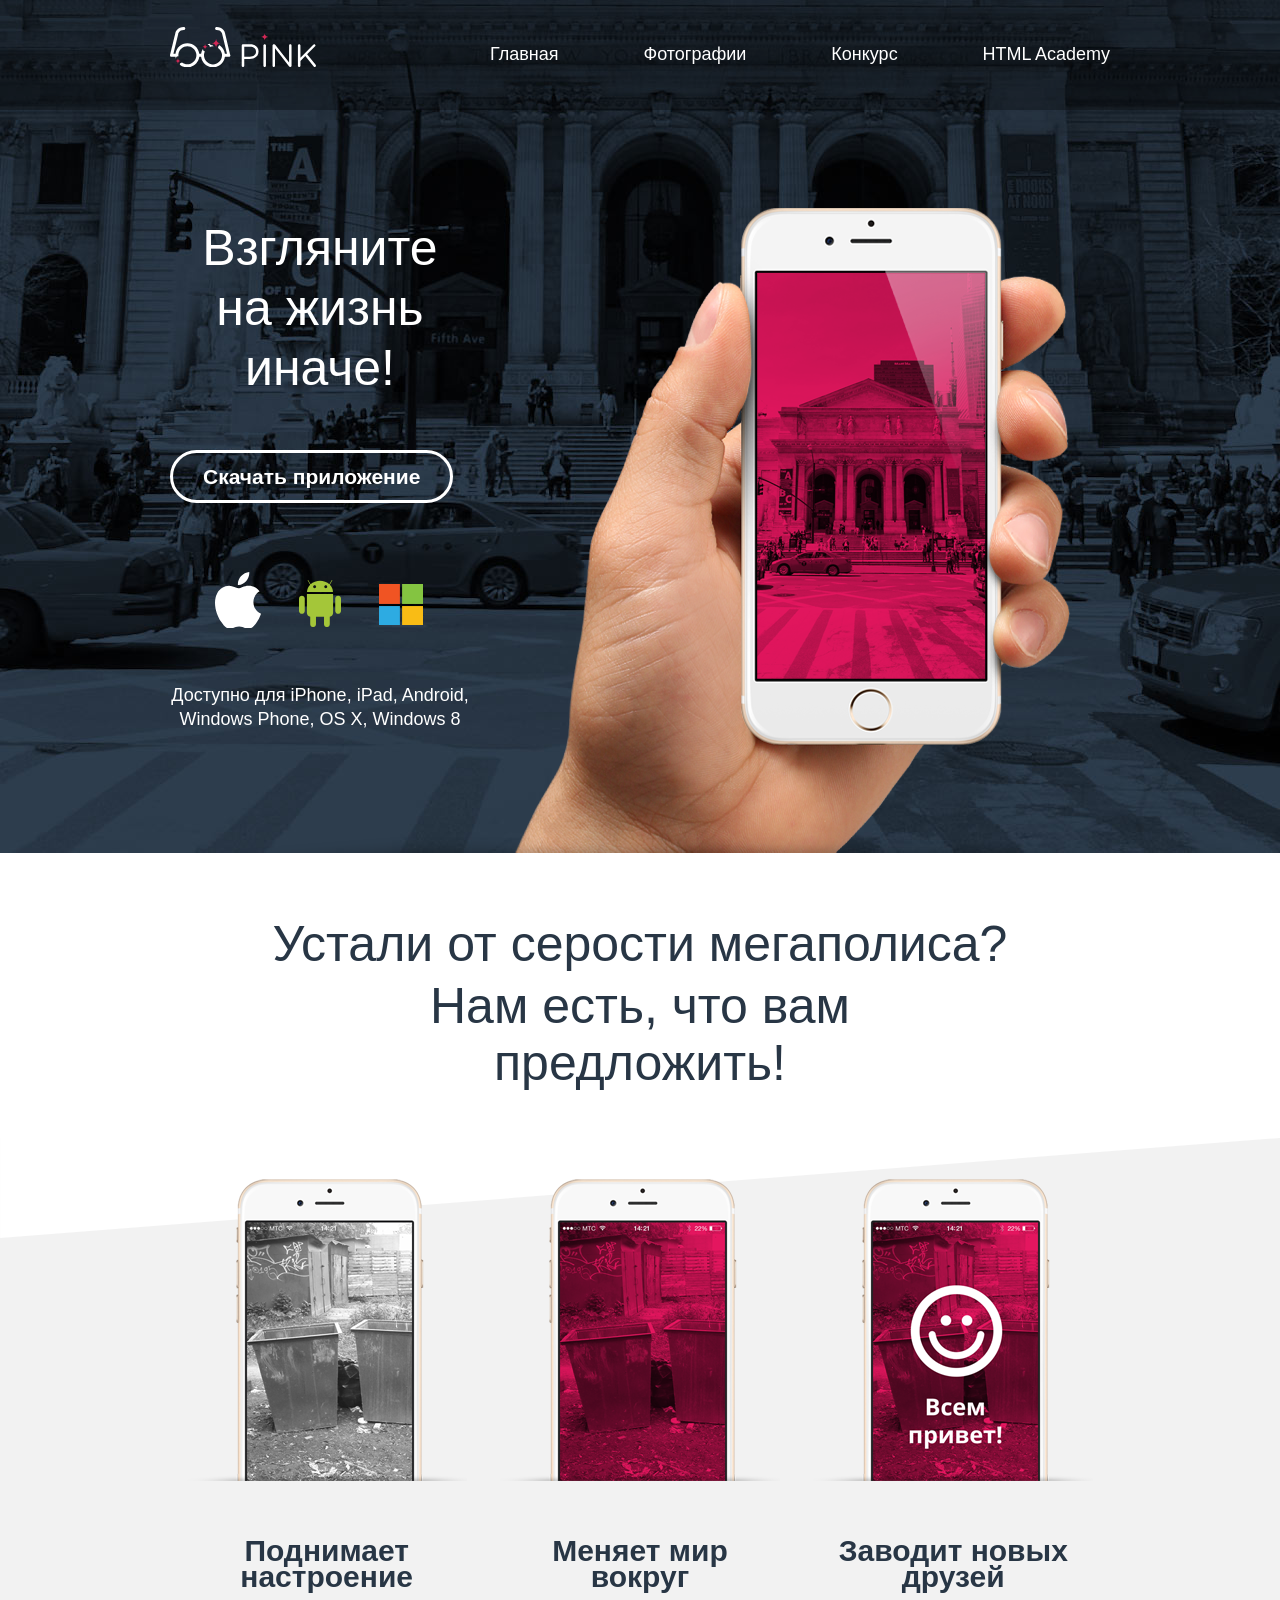
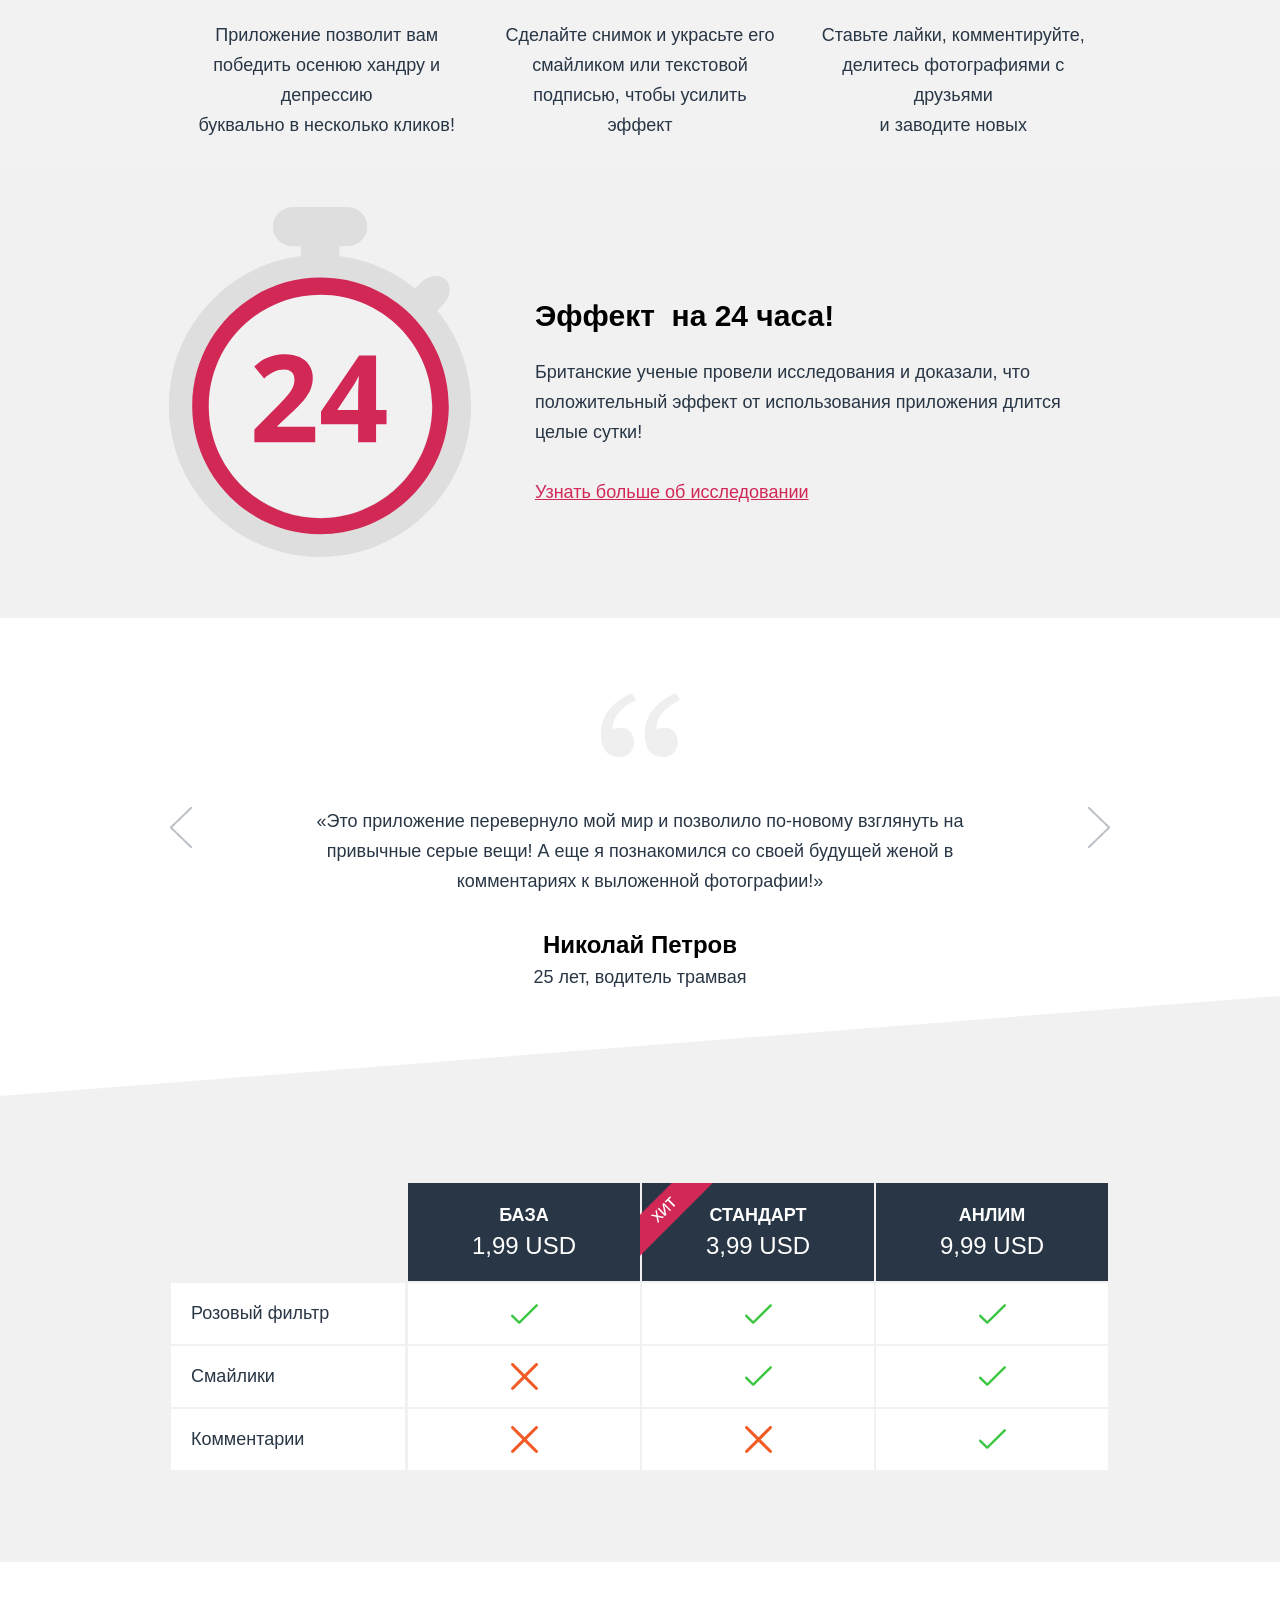
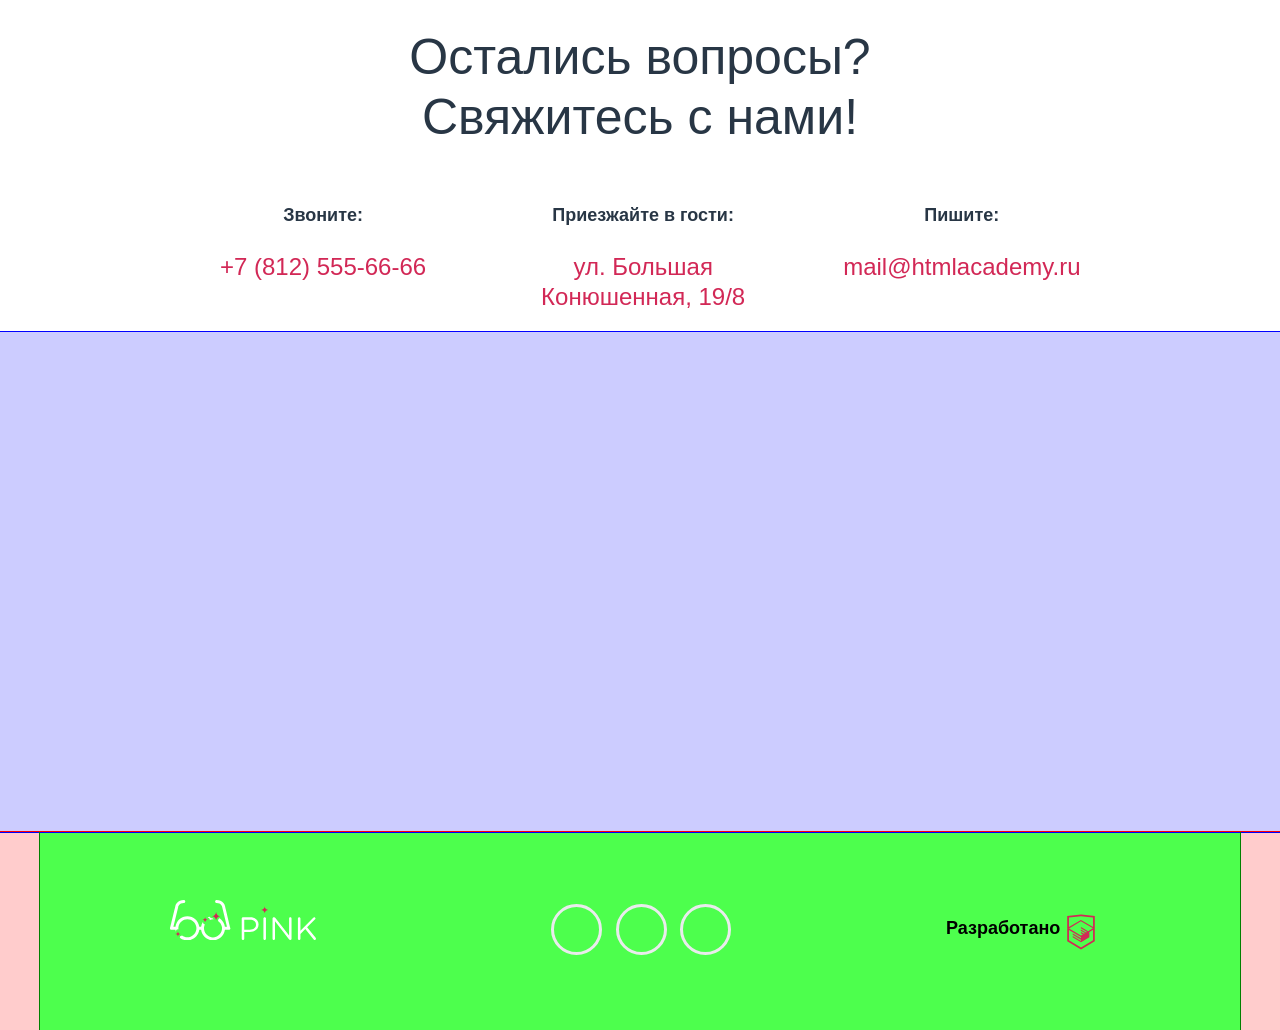
==== commit 86d65af2: "Продолжил верстать главную страницу" ====
--- a/index.html
+++ b/index.html
@@ -15,8 +15,8 @@
         <div class="page-logo"></div>
         <ul class="user-nav__list">
           <li class="user-nav__item"><a href="#">Главная</a></li>
-          <li class="user-nav__item"><a href="#">Фотографии</a></li>
-          <li class="user-nav__item"><a href="#">Конкурс</a></li>
+          <li class="user-nav__item"><a href="photo.html">Фотографии</a></li>
+          <li class="user-nav__item"><a href="form.html">Конкурс</a></li>
           <li class="user-nav__item"><a href="#">HTML Academy</a></li>
         </ul>
         <button class="user-nav__burger"></button>
@@ -89,9 +89,10 @@
           <button class="toogle__btn" id="btn1">
         </div>
         <div class="feedback__item slide">
-          <b class="feedback__name">Николай Петров</b>
+          <cite class="feedback__name">Николай Петров</cite>
           <small class="feedback__info">25 лет, водитель трамвая</small>
-          <p class="feedback__text">«Это приложение перевернуло мой мир и позволило по-новому взглянуть на привычные серые вещи! А еще я познакомился со своей будущей женой в комментариях к выложенной фотографии!»</p>
+          <blockquote class="feedback__text">«Это приложение перевернуло мой мир и позволило по-новому взглянуть на привычные серые вещи! А еще я познакомился со своей будущей женой в комментариях к выложенной фотографии!»
+          </blockquote>
         </div>
         <button class="feedback__arrow feedback__arrow--left"></button>
         <button class="feedback__arrow feedback__arrow--right"></button>
@@ -100,17 +101,91 @@
     <section class="price">
       <h2 class="visually-hidden">Прайс-лист</h2>
       <div class="price__wrapper">
+        <table class="price__table">
+          <tr>
+            <th class="price__header price__header--hidden"></th>
+            <th class="price__header">
+              <b class="price__name">База</b>
+              <span class="price__price">1,99 usd</span>
+            </th>
+            <th class="price__header price__header--hit">
+              <b class="price__name">Стандарт</b>
+              <span class="price__price">3,99 usd</span>
+            </th>
+            <th class="price__header">
+              <b class="price__name">Анлим</b>
+              <span class="price__price">9,99 usd</span>
+            </th>
+          </tr>
+          <tr class="price__base">
+            <td class="price__hidden">Розовый фильтр</td>
+            <td>
+              <span class="price__filter price__filter--hidden">Розовый фильтр</span>
+            </td>
+            <td>
+              <span class="price__filter price__filter--hidden">Розовый фильтр</span>
+            </td>
+            <td>
+              <span class="price__filter price__filter--hidden">Розовый фильтр</span>
+            </td>
+          </tr>
+          <tr class="price__standart">
+            <td class="price__hidden">Смайлики</td>
+            <td>
+              <span class="price__smile price__smile--hidden">Смайлики</span>
+            </td>
+            <td>
+              <span class="price__smile price__smile--hidden">Смайлики</span>
+            </td>
+            <td>
+              <span class="price__smile price__smile--hidden">Смайлики</span>
+            </td>
+          </tr>
+          <tr class="price__unlim">
+            <td class="price__hidden">Комментарии</td>
+            <td>
+              <span class="price__comments price__comments--hidden">Комментарии</span>
+            </td>
+            <td>
+              <span class="price__comments price__comments--hidden">Комментарии</span>
+            </td>
+            <td>
+              <span class="price__comments price__comments--hidden">Комментарии</span>
+            </td>
+          </tr>
+        </table>
+        <div class="price__controlers toogle">
+          <button class="toogle__btn" id="btn4" checked>
+          <button class="toogle__btn" id="btn5">
+          <button class="toogle__btn" id="btn6">
+        </div>
       </div>
     </section>
     <section class="contacts">
       <h2 class="visually-hidden">Контактная информация</h2>
-      <div class="contacts__wrapper"></div>
+      <div class="contacts__wrapper">
+        <strong class="contacts__title">Остались вопросы?</strong>
+        <strong class="contacts__title">Свяжитесь с нами!</strong>
+        <div class="contacts__container">
+          <div class="contacts__call-us">
+            <b class="contacts__header">Звоните:</b>
+            <a class="contacts__link" href="tel:+7(812)5556666">+7 (812) 555-66-66</a>
+          </div>
+          <div class="contacts__write-us">
+            <b class="contacts__header">Пишите:</b>
+            <a class="contacts__link" href="#">mail@htmlacademy.ru</a>
+          </div>
+          <div class="contacts__visit-us">
+            <b class="contacts__header">Приезжайте в гости:</b>
+            <b class="contacts__link">ул. Большая<br> Конюшенная, 19/8</b>
+          </div>
+        </div>
+      </div>
     </section>
     <section class="map">
       <h2 class="visually-hidden">Мы на карте</h2>
     </section>
-    <section class="main-footer">
-      <h2 class="visually-hidden">Подвал сайта</h2>
+    <footer class="main-footer">
       <div class="main-footer__wrapper">
         <div class="main-footer__logo page-logo"></div>
         <section class="main-footer__socials social">
@@ -134,7 +209,7 @@
           </a>
         </section>
       </div>
-    </section>
+    </footer>
 
     <!-- <section class="adventures">
       <h2 class="visually-hidden">Наши возможности</h2>
--- a/css/style.css
+++ b/css/style.css
@@ -481,7 +481,7 @@
 .feedback__wrapper {
   position: relative;
   width: 280px;
-  padding: 42px 20px 42px 20px;
+  padding: 42px 20px 73px 20px;
   margin: 0 auto;
   text-align: center;
 }
@@ -504,10 +504,14 @@
           flex-direction: column;
 }
 .feedback__name {
+  font-style: normal;
   line-height: 30px;
-  color: #283645;
+  font-weight: 700;
+  color: #000000;
 }
 .feedback__text {
+  margin: 0;
+  margin-top: 14px;
   font-size: 14px;
   line-height: 30px;
   color: #283645;
@@ -519,7 +523,7 @@
 .toogle {
   position: absolute;
   left: 128px;
-  bottom: 10px;
+  bottom: 25px;
 }
 .toogle__btn {
   height: 12px;
@@ -539,19 +543,20 @@
 @media (min-width: 700px) {
   .feedback__wrapper {
     width: 620px;
-    padding: 10px 40px 53px 40px;
+    padding: 10px 40px 68px 40px;
   }
   .feedback__wrapper::before {
     display: none;
   }
   .feedback__text {
+    margin-top: 18px;
     -webkit-box-ordinal-group: 1;
         -ms-flex-order: 0;
             order: 0;
     font-size: 18px;
   }
   .feedback__name {
-    margin-top: 18px;
+    margin-top: 34px;
     -webkit-box-ordinal-group: 2;
         -ms-flex-order: 1;
             order: 1;
@@ -567,13 +572,14 @@
   }
   .toogle {
     left: 320px;
+    bottom: 13px;
   }
 }
 @media (min-width: 1200px) {
   .feedback__wrapper {
     background: url("../img/quotes.svg") no-repeat center 75px;
     width: 940px;
-    padding: 170px 130px 50px 130px;
+    padding: 170px 130px 8px 130px;
   }
   .feedback__item {
     -webkit-box-align: center;
@@ -618,49 +624,280 @@
   background-size: 100% auto;
 }
 .price__wrapper {
+  position: relative;
   width: 280px;
-  height: 450px;
-  padding: 0 20px 0 20px;
   margin: 0 auto;
+  padding: 100px 20px 95px 20px;
+  overflow: hidden;
+}
+.price__table {
+  margin-left: -276px;
+  margin-right: -276px;
+}
+.price__controlers {
+  bottom: 45px;
+}
+.price__header {
+  position: relative;
+  width: 276px;
+  padding-top: 18px;
+  padding-bottom: 22px;
+  border: 2px solid #f1f1f1;
+  background: #283645;
+}
+.price__header--hidden {
+  display: none;
+}
+.price__hidden {
+  display: none;
+}
+.price__header--hit::before {
+  position: absolute;
+  content: " ";
+  top: 0;
+  left: -2px;
+  width: 74px;
+  height: 73px;
+  background: url("../img/hit.png") no-repeat;
+}
+.price__name {
+  display: block;
+  margin-bottom: 2px;
+  font-size: 18px;
+  line-height: 30px;
+  text-transform: uppercase;
+  color: #ffffff;
+}
+.price__price {
+  font-size: 24px;
+  text-transform: uppercase;
+  font-weight: 300;
+  color: #ffffff;
+}
+.price__smile,
+.price__comments,
+.price__filter {
+  display: block;
+  padding: 14px 20px;
+  font-size: 14px;
+  font-weight: 400;
+  line-height: 30px;
+  text-transform: uppercase;
+  color: #283645;
+}
+.price__table {
+  border-collapse: collapse;
+}
+.price__table td {
+  border: 2px solid #f1f1f1;
+}
+.price__base td {
+  background: url("../img/icon-yes.svg") no-repeat 94% 50%, #ffffff;
+}
+.price__standart td {
+  background: url("../img/icon-yes.svg") no-repeat 94% 50%, #ffffff;
+}
+.price__standart td:nth-child(2) {
+  background: url("../img/icon-no.svg") no-repeat 94% 50%, #ffffff;
+}
+.price__unlim td {
+  background: url("../img/icon-no.svg") no-repeat 94% 50%, #ffffff;
+}
+.price__unlim td:last-child {
+  background: url("../img/icon-yes.svg") no-repeat 94% 50%, #ffffff;
 }
 @media (min-width: 700px) {
   .price__wrapper {
     width: 620px;
-    height: 320px;
-    padding: 0 40px 0 40px;
+    padding: 93px 40px 68px 40px;
+  }
+  .price__controlers {
+    display: none;
+  }
+  .price__base .price__hidden,
+  .price__unlim .price__hidden {
+    background-image: none;
+  }
+  .price .price__hidden {
+    display: block;
+    padding: 14px 20px;
+    font-size: 14px;
+    background-image: none;
+    border: 1px solid #f1f1f1;
+    color: #283645;
+  }
+  .price__table {
+    margin: 0 auto;
+  }
+  .price__header {
+    position: relative;
+    width: 155px;
+    padding-top: 10px;
+    padding-bottom: 17px;
+    background: #283645;
+  }
+  .price__header--hidden {
+    display: block;
+    background: transparent;
+  }
+  .price__name {
+    font-size: 16px;
+  }
+  .price__price {
+    font-size: 18px;
+  }
+  .price__comments--hidden,
+  .price__smile--hidden,
+  .price__filter--hidden {
+    padding: 0;
+    visibility: hidden;
+  }
+  .price__standart td {
+    background-position: 50% 50%;
+  }
+  .price__standart td:first-child {
+    background-image: none;
+  }
+  .price__standart td:nth-child(2) {
+    background-position: 50% 50%;
+  }
+  .price__base td {
+    background-position: 50% 50%;
+  }
+  .price__base td:last-child {
+    background-position: 50% 50%;
+  }
+  .price__unlim td {
+    background-position: 50% 50%;
+  }
+  .price__unlim td:last-child {
+    background-position: 50% 50%;
   }
 }
 @media (min-width: 1200px) {
   .price__wrapper {
     width: 940px;
-    height: 525px;
-    padding: 0 130px 0 130px;
-  }
-}
-.contacts {
-  outline: 1px solid red;
-  background: #ffcccc;
+    padding: 185px 130px 90px 130px;
+  }
+  .price__header {
+    width: 230px;
+    padding-top: 17px;
+    padding-bottom: 22px;
+  }
+  .price__smile,
+  .price__comments,
+  .price__filter {
+    display: block;
+    padding: 14px 20px;
+    font-size: 14px;
+    font-weight: 400;
+    line-height: 30px;
+    text-transform: uppercase;
+    color: #283645;
+  }
+  .price .price__hidden {
+    display: block;
+    padding: 20px;
+    font-size: 18px;
+    background-image: none;
+    border: 1px solid #f1f1f1;
+    color: #283645;
+  }
+  .price__name {
+    font-size: 18px;
+  }
+  .price__price {
+    font-size: 24px;
+  }
 }
 .contacts__wrapper {
   width: 280px;
-  height: 415px;
-  padding: 0 20px 0 20px;
+  padding: 42px 20px 0 20px;
   margin: 0 auto;
-  outline: 1px solid blue;
-  background: #ccccff;
+  color: #283645;
+  text-align: center;
+}
+.contacts__title {
+  font-size: 24px;
+  font-weight: 300;
+  line-height: 30px;
+}
+.contacts__header {
+  display: block;
+  margin-top: 33px;
+}
+.contacts__link {
+  display: block;
+  line-height: 30px;
+  font-size: 24px;
+  font-weight: 300;
+  text-decoration: none;
+  color: #d22856;
 }
 @media (min-width: 700px) {
   .contacts__wrapper {
     width: 620px;
-    height: 400px;
-    padding: 0 40px 0 40px;
+    padding: 48px 40px 30px 40px;
+  }
+  .contacts__container {
+    display: -webkit-box;
+    display: -ms-flexbox;
+    display: flex;
+    -ms-flex-wrap: wrap;
+        flex-wrap: wrap;
+    padding-top: 13px;
+  }
+  .contacts__title {
+    display: block;
+    line-height: 47px;
+    font-size: 40px;
+  }
+  .contacts__visit-us {
+    margin: auto;
+    margin-top: 14px;
+  }
+  .contacts__call-us {
+    margin-left: 46px;
+    margin-right: 100px;
+  }
+  .contacts__header {
+    display: block;
+    margin-bottom: 7px;
   }
 }
 @media (min-width: 1200px) {
   .contacts__wrapper {
     width: 940px;
-    height: 370px;
-    padding: 0 130px 0 130px;
+    padding: 65px 130px 20px 130px;
+  }
+  .contacts__container {
+    display: -webkit-box;
+    display: -ms-flexbox;
+    display: flex;
+    padding-top: 25px;
+  }
+  .contacts__title {
+    font-size: 50px;
+    line-height: 60px;
+  }
+  .contacts__call-us {
+    margin-left: 50px;
+    margin-right: 0;
+  }
+  .contacts__visit-us {
+    -webkit-box-ordinal-group: 1;
+        -ms-flex-order: 0;
+            order: 0;
+    width: 250px;
+    margin: 0 75px 0 92px;
+  }
+  .contacts__write-us {
+    -webkit-box-ordinal-group: 2;
+        -ms-flex-order: 1;
+            order: 1;
+  }
+  .contacts__header {
+    margin-bottom: 27px;
   }
 }
 .map {
@@ -754,6 +991,34 @@
   height: 45px;
   border-radius: 50%;
   border: 3px solid #e9ebec;
+}
+.form__name,
+.form__wrapper,
+.form__contacts,
+.form__emotions {
+  width: 280px;
+  margin: 0 auto;
+  padding: 0 20px 0 20px;
+  outline: 1px solid red;
+  background: #ffcccc;
+}
+@media (min-width: 700px) {
+  .page-form {
+    width: 620px;
+    padding: 0 40px 0 40px;
+    margin: 0 auto;
+    outline: 1px solid red;
+    background: #ffcccc;
+  }
+}
+@media (min-width: 1200px) {
+  .page-form {
+    width: 940px;
+    padding: 0 130px 0 130px;
+    margin: 0 auto;
+    outline: 1px solid red;
+    background: #ffcccc;
+  }
 }
 body {
   padding: 0;
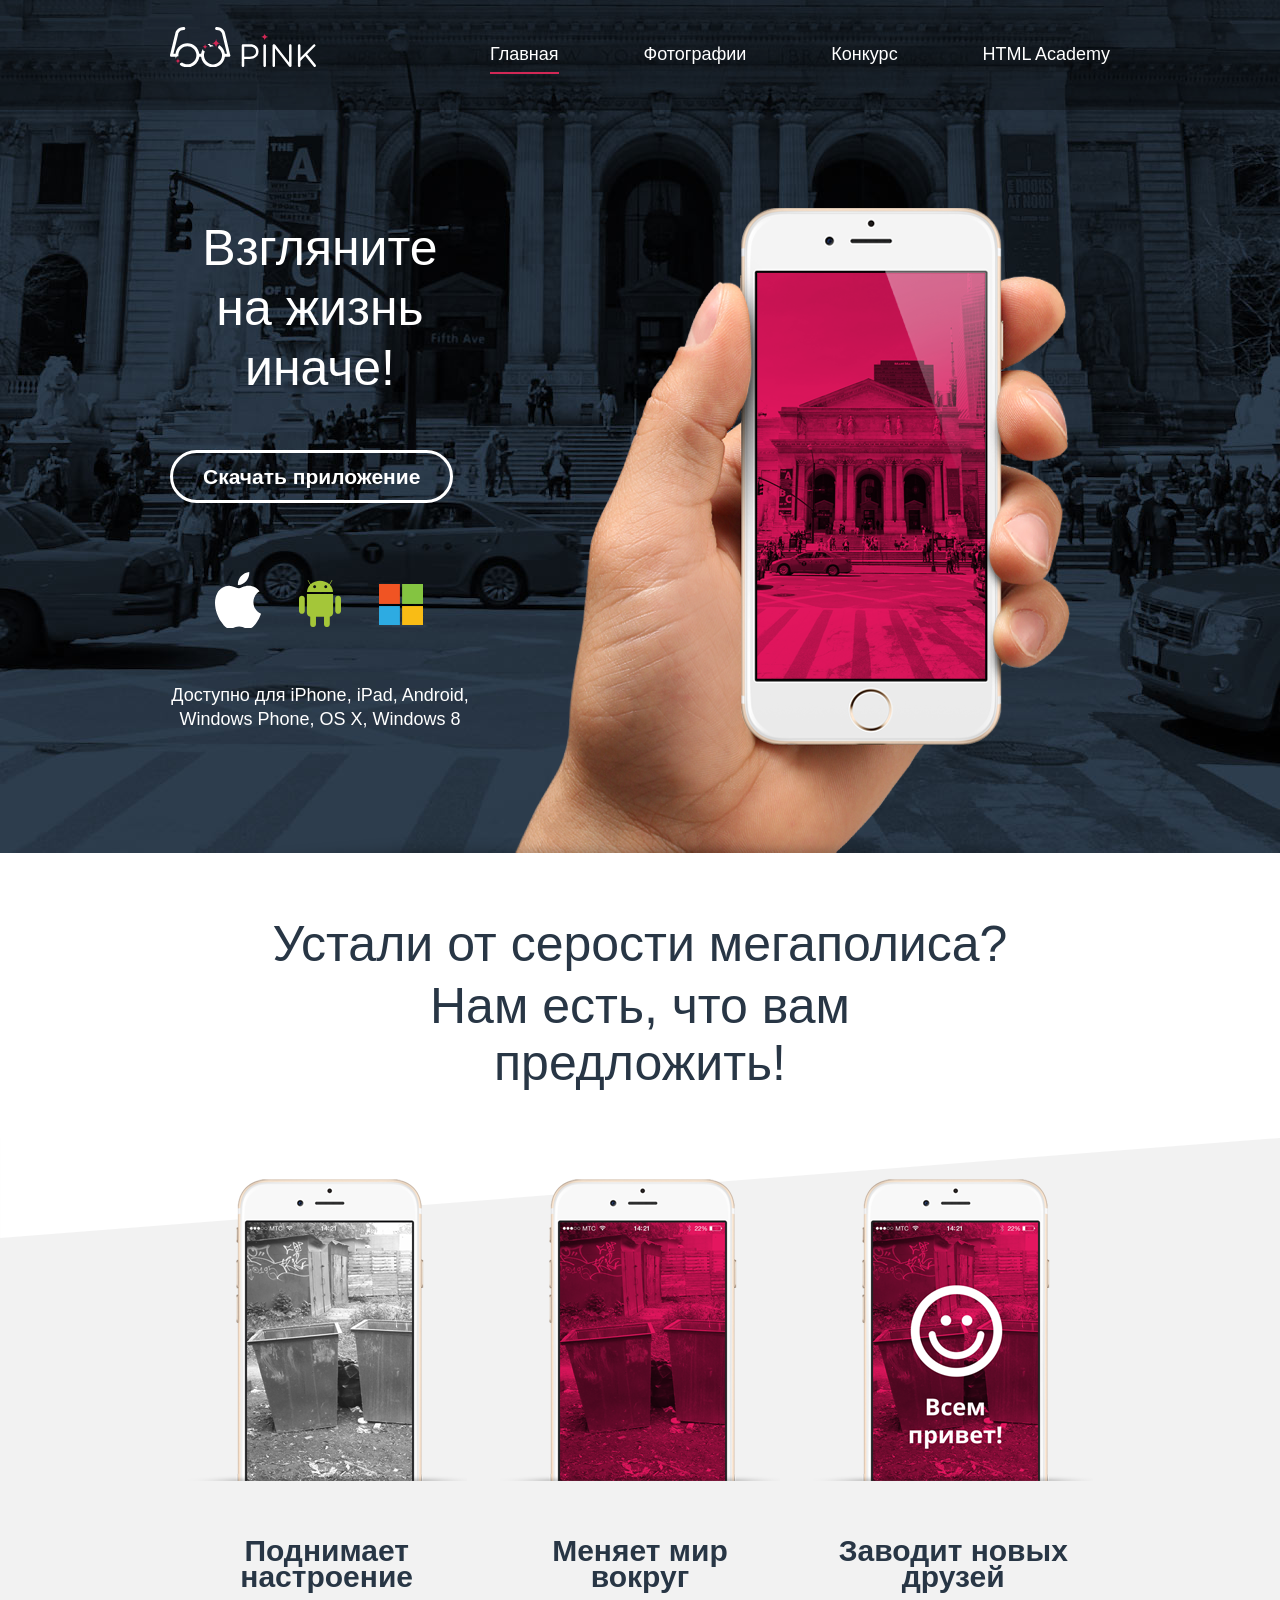
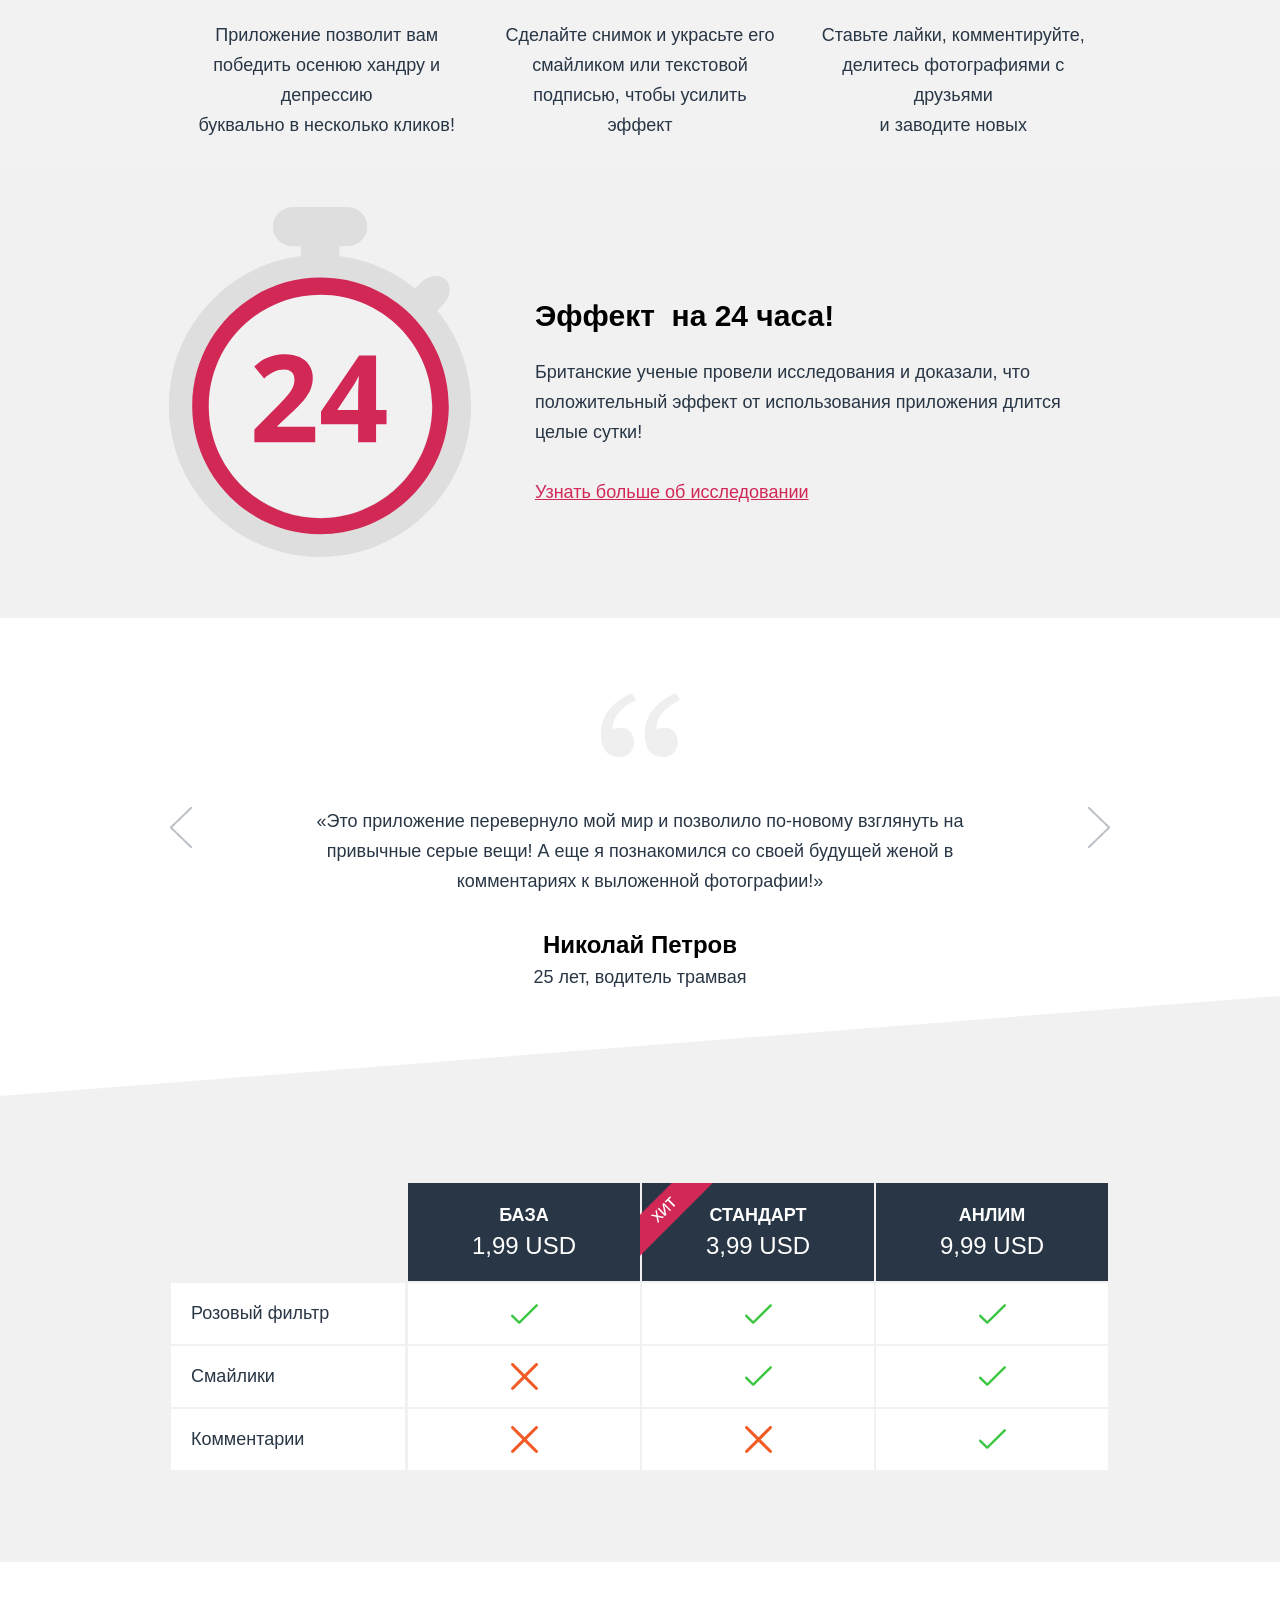
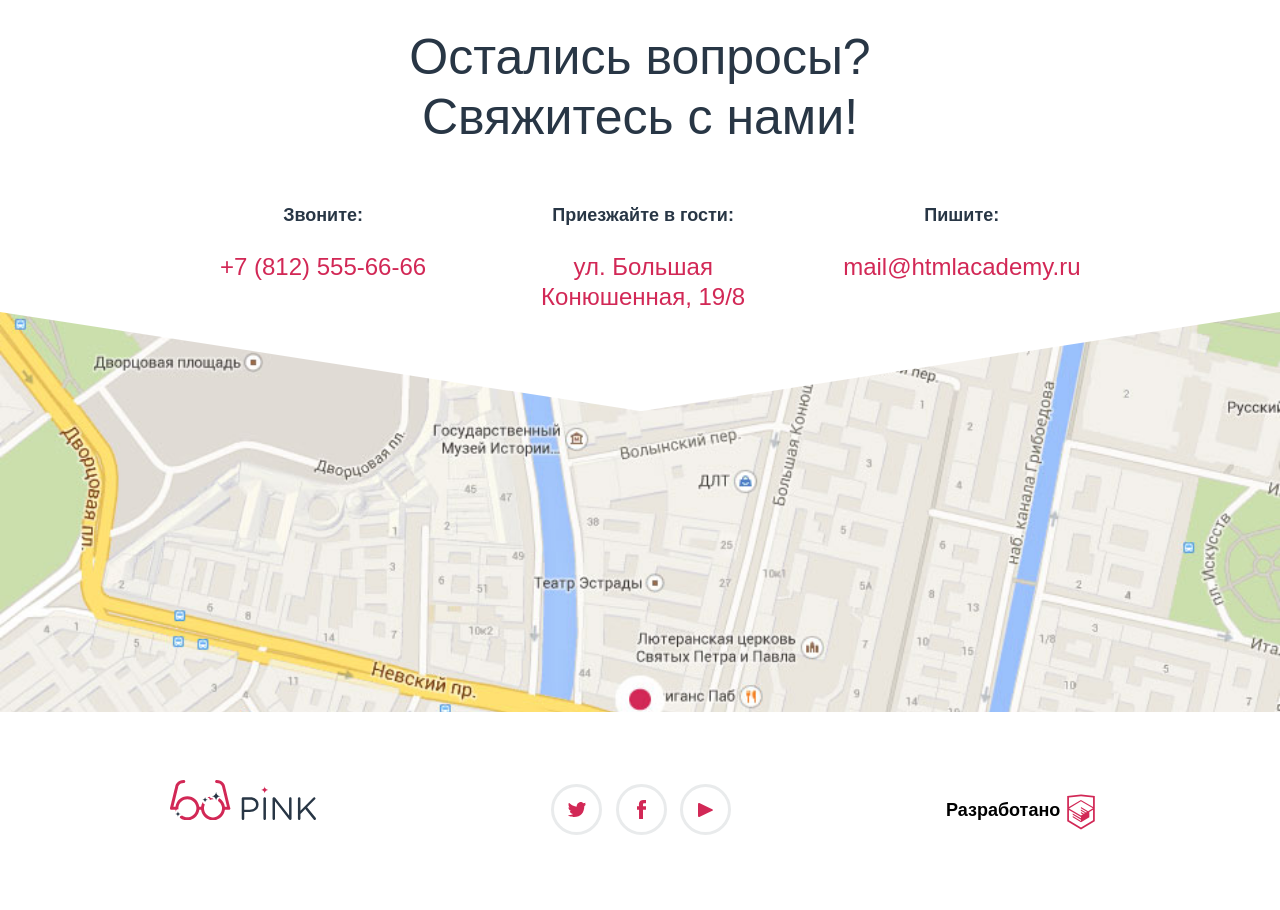
==== commit c7720111: "Фикс багов главной страницы v1" ====
--- a/index.html
+++ b/index.html
@@ -14,7 +14,7 @@
       <div class="user-nav__wrapper">
         <div class="page-logo"></div>
         <ul class="user-nav__list">
-          <li class="user-nav__item"><a href="#">Главная</a></li>
+          <li class="user-nav__item"><a href="#" class="user-nav__item--active">Главная</a></li>
           <li class="user-nav__item"><a href="photo.html">Фотографии</a></li>
           <li class="user-nav__item"><a href="form.html">Конкурс</a></li>
           <li class="user-nav__item"><a href="#">HTML Academy</a></li>
@@ -184,6 +184,11 @@
     </section>
     <section class="map">
       <h2 class="visually-hidden">Мы на карте</h2>
+      <svg class="map__svg" version="1.0" id="Layer_1" xmlns="http://www.w3.org/2000/svg" xmlns:xlink="  http://www.w3.org/1999/xlink" x="0px" y="0px"
+      width="595.28px" height="100px" viewBox="0 0 600 100" enable-background="new 0 0 595.28 61.905" xml:space="preserve" preserveAspectRatio="none">
+        <polygon fill="#ffffff" points="301,100 300,100 0,1 0,0 600,0 600,1"/>
+      </svg>
+
     </section>
     <footer class="main-footer">
       <div class="main-footer__wrapper">
--- a/css/style.css
+++ b/css/style.css
@@ -37,9 +37,6 @@
   display: -webkit-box;
   display: -ms-flexbox;
   display: flex;
-  -webkit-box-pack: justify;
-      -ms-flex-pack: justify;
-          justify-content: space-between;
   width: 280px;
   margin: 0 auto;
   padding: 22px 20px;
@@ -60,10 +57,36 @@
   list-style: none;
 }
 .user-nav__item a {
+  position: relative;
   color: #ffffff;
   text-decoration: none;
 }
+.user-nav__item a:active {
+  opacity: 0.3;
+}
+.user-nav__item a:hover::after {
+  content: "";
+  position: absolute;
+  width: 100%;
+  height: 2px;
+  background: #ffffff;
+  bottom: -10px;
+  left: 0;
+}
+.user-nav__item--active::after {
+  content: "";
+  position: absolute;
+  width: 100%;
+  height: 2px;
+  background: #d22856;
+  bottom: -10px;
+  left: 0;
+}
+.user-nav__item--active:hover {
+  color: #d22856;
+}
 .user-nav__burger {
+  margin-left: 155px;
   width: 50px;
   height: 24px;
   background: url("../img/icon-menu-burger.svg") no-repeat;
@@ -84,6 +107,7 @@
   }
   .user-nav__burger {
     margin-top: 16px;
+    margin-left: 423px;
   }
 }
 @media (min-width: 1200px) {
@@ -109,6 +133,7 @@
             justify-content: space-between;
     width: 620px;
     margin-top: 17px;
+    margin-left: 173px;
   }
   .user-nav__burger {
     display: none;
@@ -155,6 +180,13 @@
   border: 3px solid #ffffff;
   padding: 12px 35px;
 }
+.user-download__btn:hover {
+  background: #ffffff;
+  color: #d22856;
+}
+.user-download__btn:active {
+  color: rgba(210, 40, 86, 0.3);
+}
 .user-download__icons {
   display: -webkit-box;
   display: -ms-flexbox;
@@ -812,7 +844,7 @@
 }
 .contacts__wrapper {
   width: 280px;
-  padding: 42px 20px 0 20px;
+  padding: 42px 20px 24px 20px;
   margin: 0 auto;
   color: #283645;
   text-align: center;
@@ -834,10 +866,16 @@
   text-decoration: none;
   color: #d22856;
 }
+.contacts__link:hover {
+  color: #283645;
+}
+.contacts__link:active {
+  opacity: 0.3;
+}
 @media (min-width: 700px) {
   .contacts__wrapper {
     width: 620px;
-    padding: 48px 40px 30px 40px;
+    padding: 48px 40px 3px 40px;
   }
   .contacts__container {
     display: -webkit-box;
@@ -868,7 +906,7 @@
 @media (min-width: 1200px) {
   .contacts__wrapper {
     width: 940px;
-    padding: 65px 130px 20px 130px;
+    padding: 65px 130px 0 130px;
   }
   .contacts__container {
     display: -webkit-box;
@@ -901,36 +939,38 @@
   }
 }
 .map {
-  outline: 1px solid blue;
-  background: #ccccff;
+  position: relative;
   width: 100%;
-  height: 200px;
+  min-height: 200px;
+  margin: 0 auto;
+  background: url("../img/map-mobile.jpg") no-repeat;
+  background-size: 100% auto;
+}
+.map__svg {
+  display: block;
+  margin-top: -1px;
+  position: absolute;
+  top: 0;
+  width: 100%;
+  z-index: 5;
 }
 @media (min-width: 700px) {
   .map {
-    height: 380px;
-  }
-}
-@media (min-width: 1200px) {
-  .map {
-    height: 500px;
+    width: 100%;
+    min-height: 400px;
+    margin: 0 auto;
+    background: url("../img/map-tablet-desktop.jpg") no-repeat;
+    background-size: 100% auto;
   }
 }
 .main-footer {
   display: none;
-  outline: 1px solid red;
-  background: #ffcccc;
 }
 .main-footer__wrapper {
   display: none;
-  display: -webkit-box;
-  display: -ms-flexbox;
-  display: flex;
   width: 280px;
   padding: 0 20px 0 20px;
   margin: 0 auto;
-  outline: 1px solid green;
-  background: #4dff4d;
 }
 .main-footer__authors {
   display: -webkit-box;
@@ -961,7 +1001,13 @@
     margin-top: 4px;
   }
   .main-footer__authors {
+    font-size: 14px;
+    font-weight: 300;
+    line-height: 24px;
     margin-left: 58px;
+  }
+  .main-footer__logo {
+    background: url("../img/icon-pink-blue-tablet.svg") no-repeat;
   }
 }
 @media (min-width: 1200px) {
@@ -973,7 +1019,12 @@
     margin-left: 234px;
   }
   .main-footer__authors {
+    font-size: 18px;
+    font-weight: 700;
     margin-left: 215px;
+  }
+  .main-footer__logo {
+    background: url("../img/icon-pink-blue-desktop.svg") no-repeat;
   }
 }
 .social {
@@ -991,6 +1042,23 @@
   height: 45px;
   border-radius: 50%;
   border: 3px solid #e9ebec;
+}
+.social__btn:hover {
+  border-color: #4d5864;
+  -webkit-transition: .5s;
+  transition: .5s;
+}
+.social__btn:active {
+  opacity: 0.3;
+}
+.social__btn--tw {
+  background: url("../img/icon-twitter.svg") no-repeat 50% 50%;
+}
+.social__btn--fb {
+  background: url("../img/icon-facebook.svg") no-repeat 50% 50%;
+}
+.social__btn--yt {
+  background: url("../img/icon-youtube.svg") no-repeat 50% 50%;
 }
 .form__name,
 .form__wrapper,
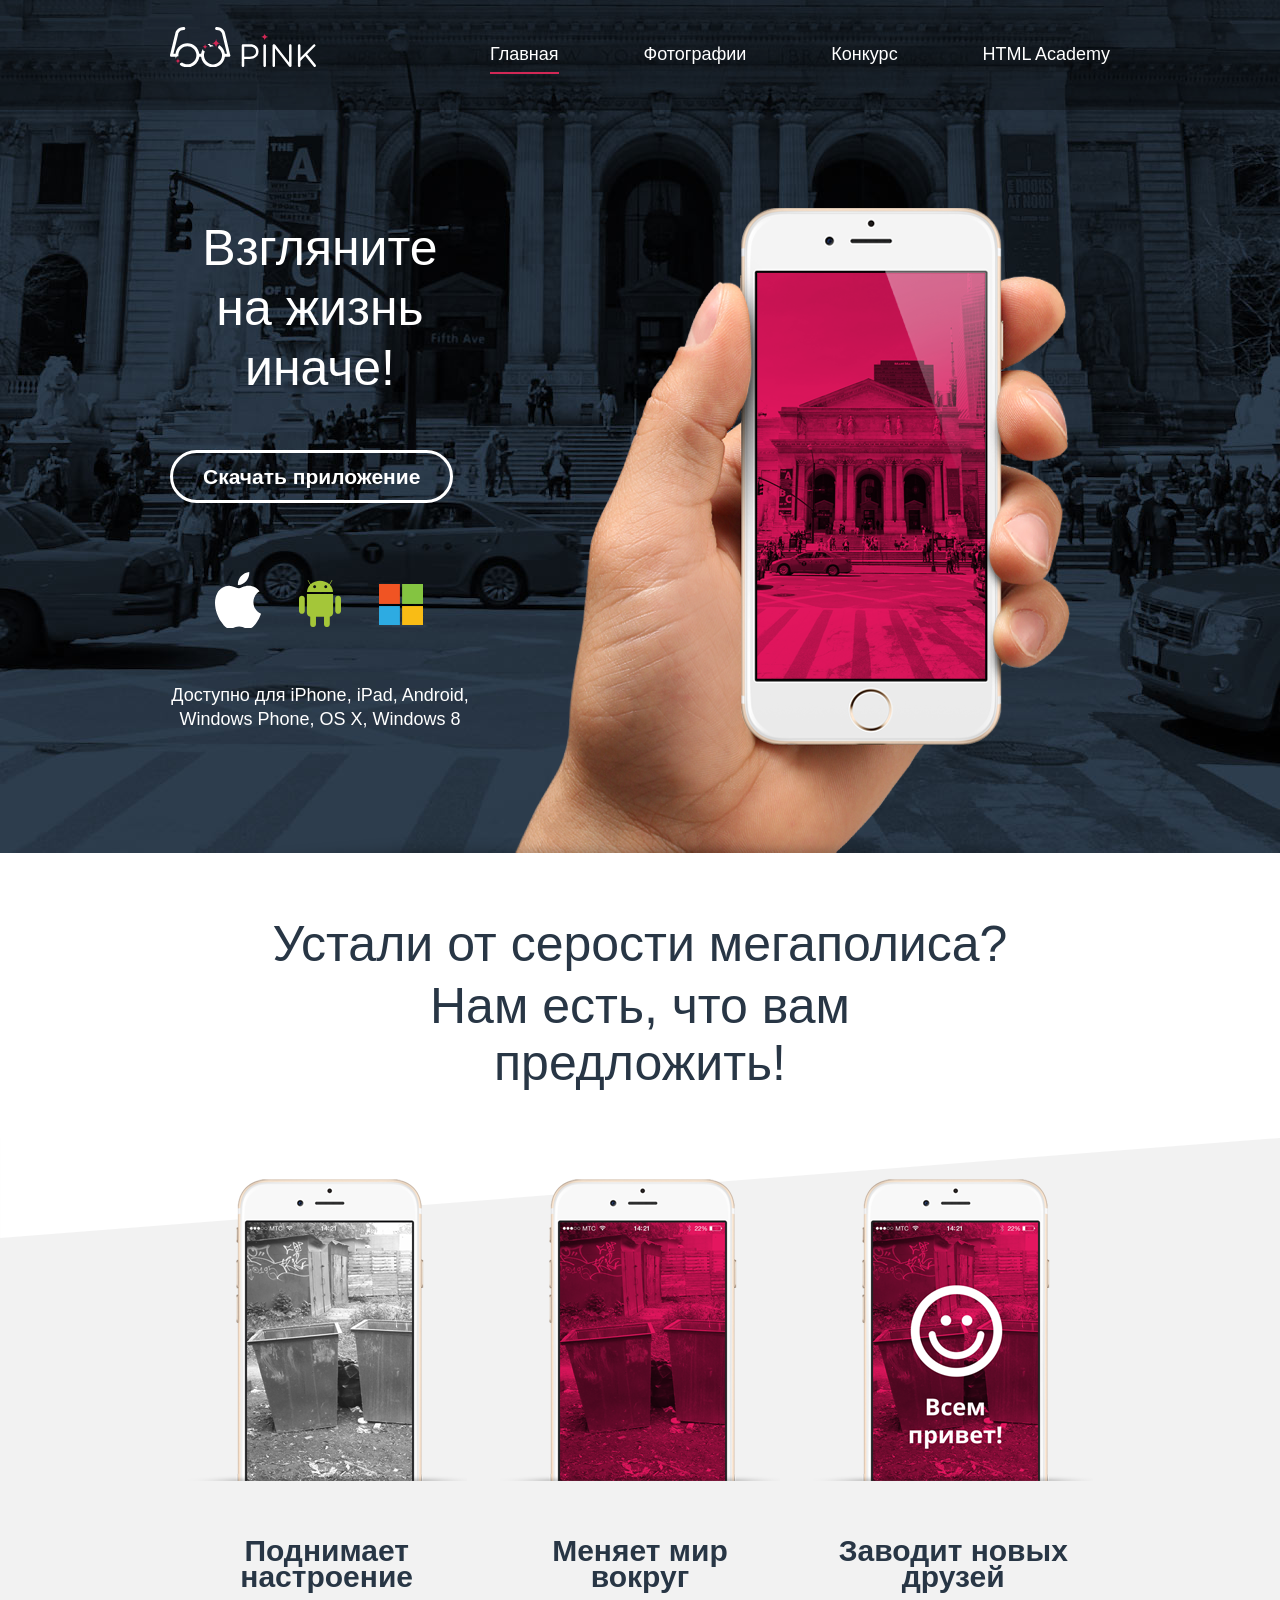
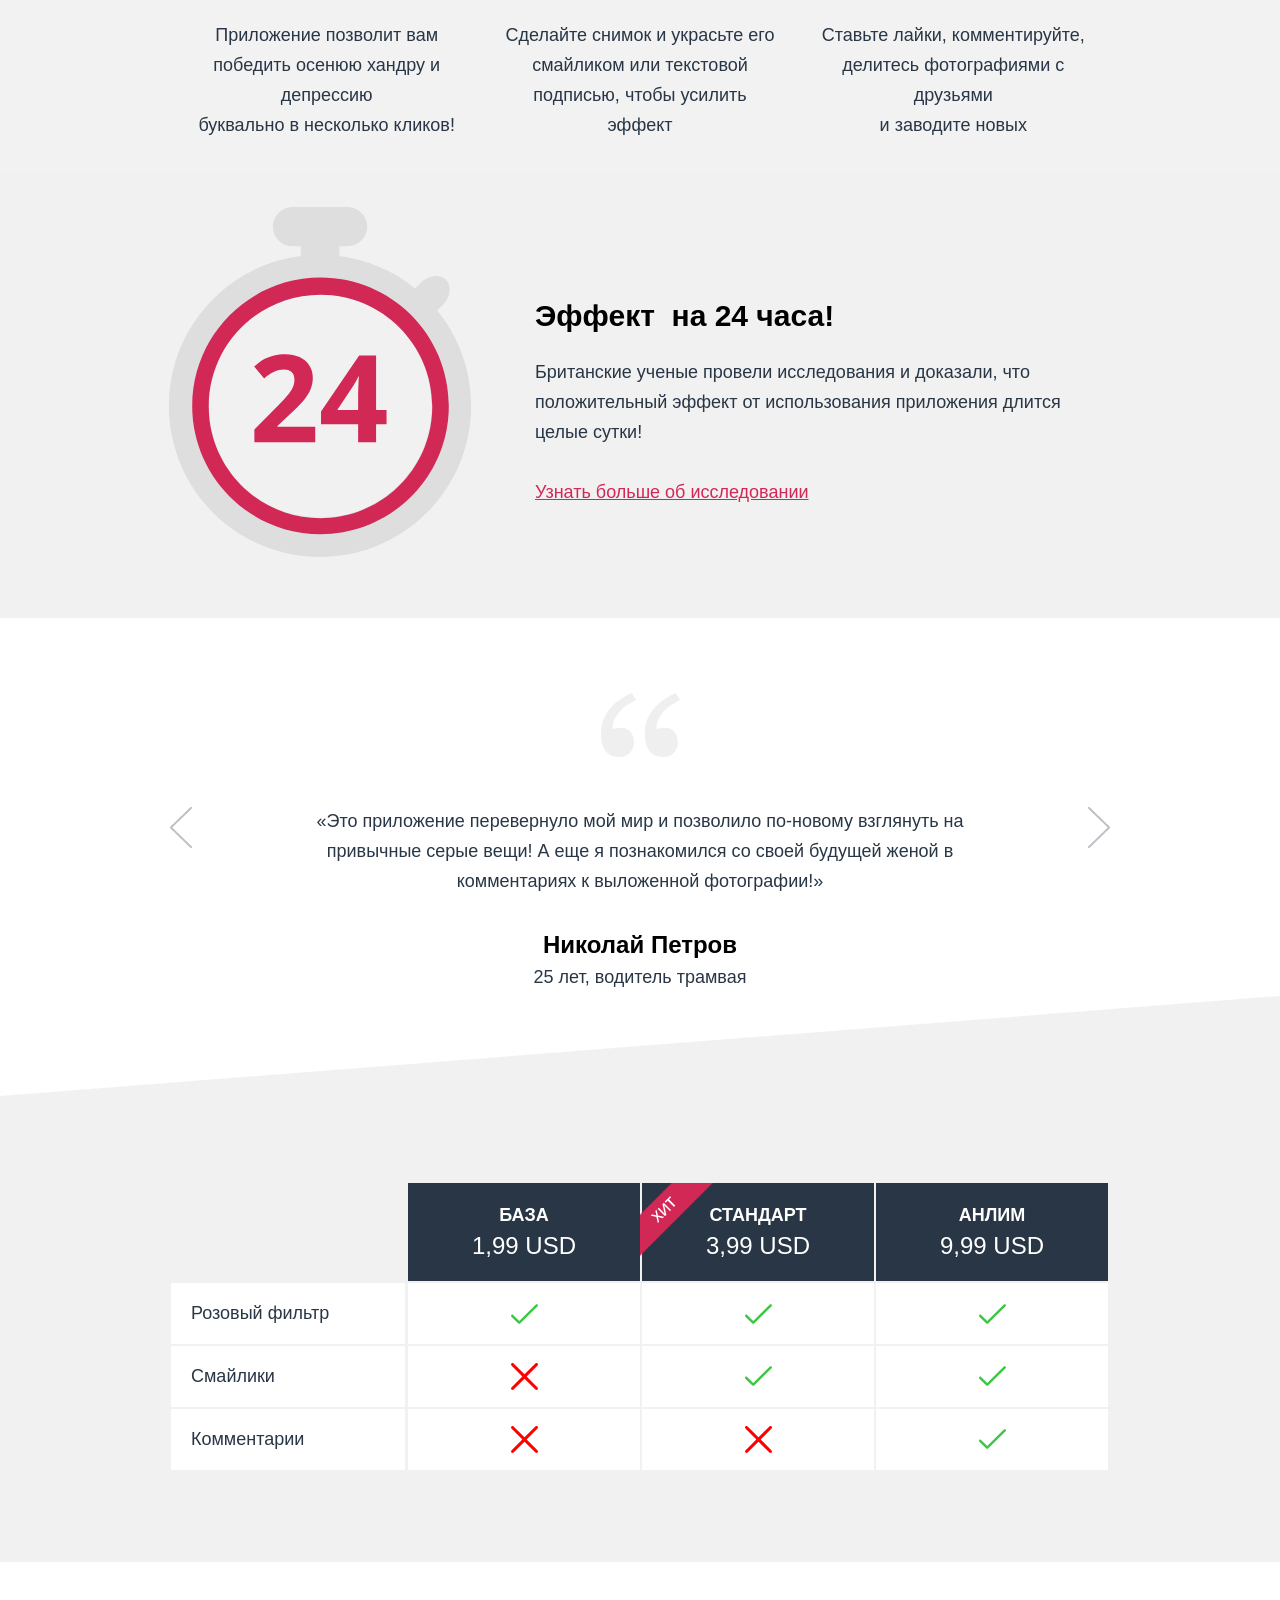
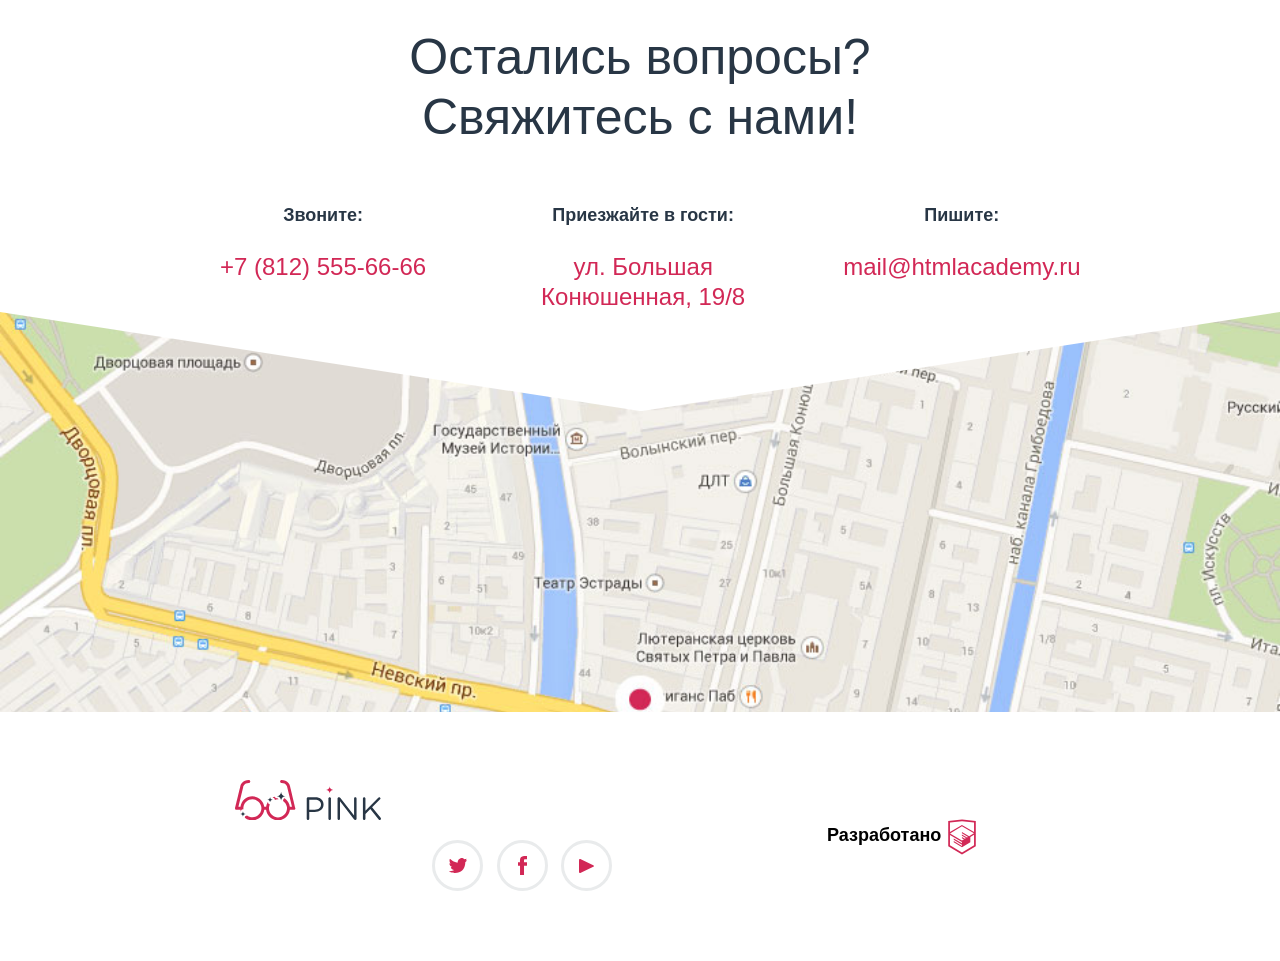
==== commit 056d4646: "Начал весртать странцу конкурса" ====
--- a/index.html
+++ b/index.html
@@ -11,7 +11,7 @@
 <body>
   <header class="page-header">
     <nav class="user-nav">
-      <div class="user-nav__wrapper">
+      <div class="user-nav__wrapper user-nav__wrapper--index">
         <div class="page-logo"></div>
         <ul class="user-nav__list">
           <li class="user-nav__item"><a href="#" class="user-nav__item--active">Главная</a></li>
@@ -191,7 +191,7 @@
 
     </section>
     <footer class="main-footer">
-      <div class="main-footer__wrapper">
+      <div class="main-footer__wrapper  main-footer__wrapper--disabled">
         <div class="main-footer__logo page-logo"></div>
         <section class="main-footer__socials social">
           <h2 class="visually-hidden">Социальные сети</h2>
--- a/css/style.css
+++ b/css/style.css
@@ -12,6 +12,16 @@
   width: 100%;
   background: url("../img/bg-back-mobile.jpg") no-repeat 50% 0;
 }
+.page-header__title {
+  vertical-align: top;
+  width: 320px;
+  margin: 27px auto 52px auto;
+  font-size: 24px;
+  line-height: 30px;
+  font-weight: 300;
+  color: #ffffff;
+  text-align: center;
+}
 @media (min-width: 700px) {
   .page-header {
     -webkit-box-pack: start;
@@ -41,7 +51,10 @@
   margin: 0 auto;
   padding: 22px 20px;
 }
-.user-nav__wrapper::after {
+.user-nav__wrapper--index {
+  position: relative;
+}
+.user-nav__wrapper--index::after {
   content: "";
   position: absolute;
   width: 256px;
@@ -99,7 +112,7 @@
     width: 620px;
     padding: 32px 40px 43px 40px;
   }
-  .user-nav__wrapper::after {
+  .user-nav__wrapper--index::after {
     width: 700px;
     height: 545px;
     top: 184px;
@@ -117,7 +130,7 @@
     padding-right: 130px;
     padding-top: 27px;
   }
-  .user-nav__wrapper::after {
+  .user-nav__wrapper--index::after {
     width: 1050px;
     height: 645px;
     top: 208px;
@@ -144,6 +157,10 @@
   height: 22px;
   background: url("../img/logo-pink-white-mobile.svg") no-repeat;
 }
+.main-footer__logo {
+  display: block;
+  margin-left: 65px;
+}
 @media (min-width: 700px) {
   .page-logo {
     width: 147px;
@@ -963,19 +980,22 @@
     background-size: 100% auto;
   }
 }
-.main-footer {
+.main-footer__wrapper {
+  width: 280px;
+  padding: 60px 20px 0 20px;
+  margin: 0 auto;
+}
+.main-footer__wrapper--disabled {
   display: none;
-}
-.main-footer__wrapper {
-  display: none;
-  width: 280px;
-  padding: 0 20px 0 20px;
-  margin: 0 auto;
 }
 .main-footer__authors {
   display: -webkit-box;
   display: -ms-flexbox;
   display: flex;
+  margin-left: 75px;
+  margin-top: 25px;
+  font-size: 14px;
+  font-weight: 300;
 }
 .main-footer__text {
   margin-top: 18px;
@@ -1036,6 +1056,10 @@
           justify-content: space-between;
   width: 180px;
 }
+.main-footer__socials {
+  margin-left: 50px;
+  margin-top: 60px;
+}
 .social__btn {
   display: block;
   width: 45px;
@@ -1067,8 +1091,203 @@
   width: 280px;
   margin: 0 auto;
   padding: 0 20px 0 20px;
-  outline: 1px solid red;
-  background: #ffcccc;
+}
+.page-form__promo {
+  margin-top: 0;
+  margin-bottom: 40px;
+  font-size: 14px;
+  line-height: 30px;
+  color: #283645;
+  text-align: center;
+}
+.form__name {
+  padding: 45px 0 20px 0;
+}
+.form__achievments {
+  background: #f2f2f2;
+}
+.form__contacts {
+  padding: 35px 0 28px 0;
+}
+.form__app {
+  background: #f2f2f2;
+}
+.form__emotions {
+  padding-top: 55px;
+}
+.form__emotions textarea {
+  -webkit-box-sizing: border-box;
+          box-sizing: border-box;
+  margin-top: 0;
+  padding: 15px 18px;
+  width: 100%;
+  height: 201px;
+  font-family: inherit;
+  font-size: 18px;
+  line-height: 30px;
+  color: #283645;
+  border: 2px solid #e5e5e5;
+}
+.form__emotions textarea:hover {
+  border-color: #283645;
+  cursor: pointer;
+}
+.form__emotions textarea:focus {
+  border-color: #d22856;
+  outline: none;
+}
+.form__button {
+  display: block;
+  width: 100%;
+  margin-top: 40px;
+  padding: 20px 10px;
+  text-transform: uppercase;
+  font-family: inherit;
+  font-weight: 700;
+  font-size: 18px;
+  color: #ffffff;
+  background: #2aab6d;
+  border: none;
+  cursor: pointer;
+  border-radius: 3px;
+}
+.form__button:hover {
+  background: #1c9b5e;
+}
+.form__button:active {
+  color: rgba(255, 255, 255, 0.3);
+}
+.disabled {
+  background: #e5e5e5;
+}
+.form__addition {
+  display: block;
+  margin-top: 40px;
+  font-size: 14px;
+  text-align: center;
+  text-transform: uppercase;
+}
+.form__addition b {
+  color: #d22856;
+}
+.form__wrapper {
+  padding: 35px 0 8px 0;
+}
+.form__wrapper label {
+  display: -webkit-box;
+  display: -ms-flexbox;
+  display: flex;
+  -webkit-box-align: center;
+      -ms-flex-align: center;
+          align-items: center;
+  margin-bottom: 42px;
+}
+.form__wrapper .form__control-indicator {
+  display: inline-block;
+  width: 36px;
+  height: 36px;
+  border: 2px solid #e5e5e5;
+  border-radius: 3px;
+  background: #ffffff;
+  margin-right: 30px;
+}
+.form__wrapper .form__control-indicator:hover {
+  border-color: #283645;
+  cursor: pointer;
+}
+.form__wrapper .form__control-indicator:active {
+  border-color: #d22856;
+}
+.form__wrapper--app label {
+  margin-bottom: 34px;
+}
+.form__wrapper--app .form__control-indicator {
+  position: relative;
+  border-radius: 50%;
+}
+input[type="checkbox"],
+input[type="radio"] {
+  display: none;
+}
+input[type="checkbox"]:checked + .form__control-indicator {
+  background: url("../img/icon-form-yes.svg") no-repeat 50% 50%, #ffffff;
+}
+input[type="radio"]:checked + .form__control-indicator::before {
+  display: block;
+  content: "";
+  position: relative;
+  width: 14px;
+  height: 14px;
+  border-radius: 50%;
+  background: #d22856;
+  top: 11px;
+  left: 11px;
+}
+input[type="text"] {
+  -webkit-box-sizing: border-box;
+          box-sizing: border-box;
+  width: 100%;
+  padding: 17px 20px;
+  margin-bottom: 25px;
+  font-family: inherit;
+  font-size: 18px;
+  border: 2px solid #e7e7e7;
+  border-radius: 3px;
+}
+input[type="text"]:hover {
+  border-color: #283645;
+  cursor: pointer;
+}
+input[type="text"]:focus {
+  border-color: #d22856;
+  outline: none;
+}
+.form__title {
+  display: block;
+  margin: 0 0 10px 23px;
+  font-size: 14px;
+  font-weight: 400;
+  text-transform: uppercase;
+  color: #d22856;
+}
+.form__title--achievments,
+.form__title--app {
+  text-align: center;
+  margin-left: 0;
+  margin-bottom: 35px;
+}
+.form__title--emotions {
+  text-align: center;
+  margin-left: 0;
+  margin-bottom: 17px;
+}
+::-webkit-input-placeholder {
+  font-size: 18px;
+  color: #283645;
+}
+::-moz-placeholder {
+  font-size: 18px;
+  color: #283645;
+}
+:-moz-placeholder {
+  font-size: 18px;
+  color: #283645;
+}
+:-ms-input-placeholder {
+  font-size: 18px;
+  color: #283645;
+}
+:focus::-webkit-input-placeholder {
+  color: transparent;
+}
+:focus::-moz-placeholder {
+  color: transparent;
+}
+:focus:-moz-placeholder {
+  color: transparent;
+}
+:focus:-ms-input-placeholder {
+  color: transparent;
 }
 @media (min-width: 700px) {
   .page-form {
